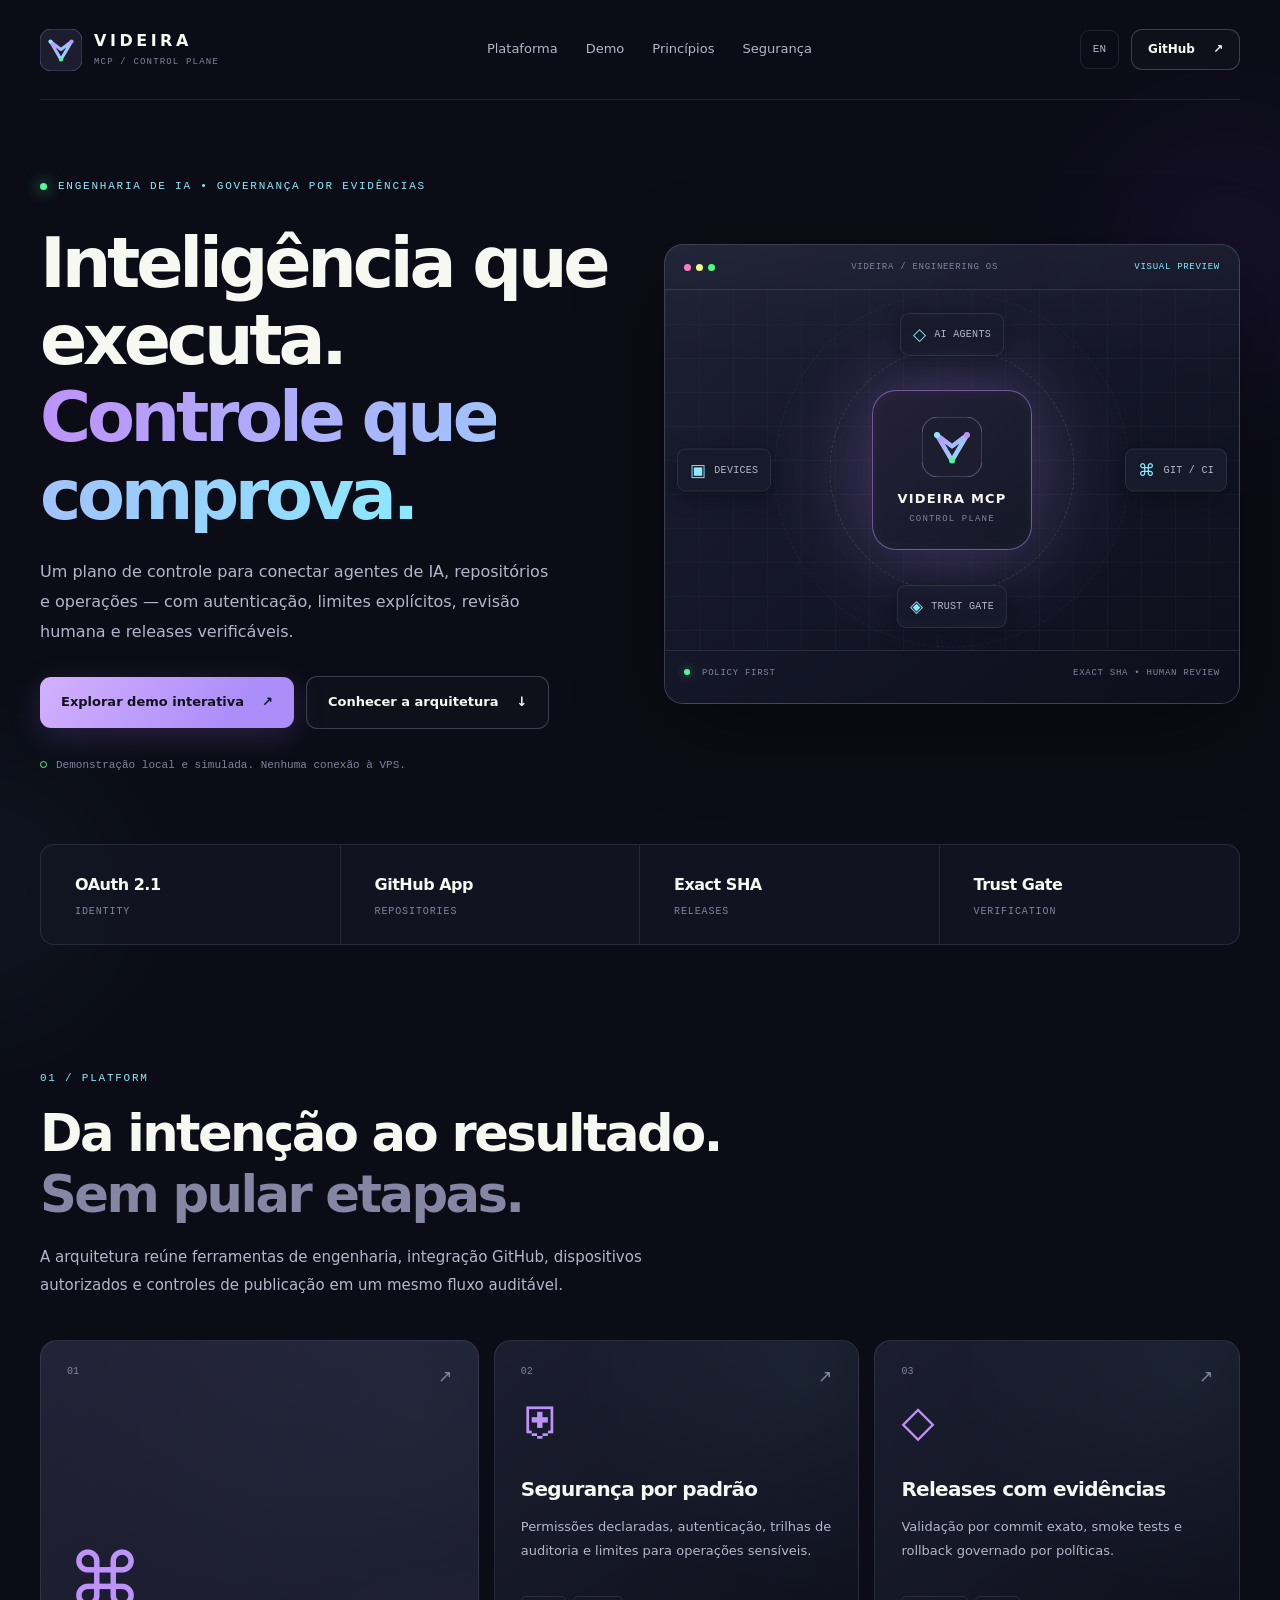
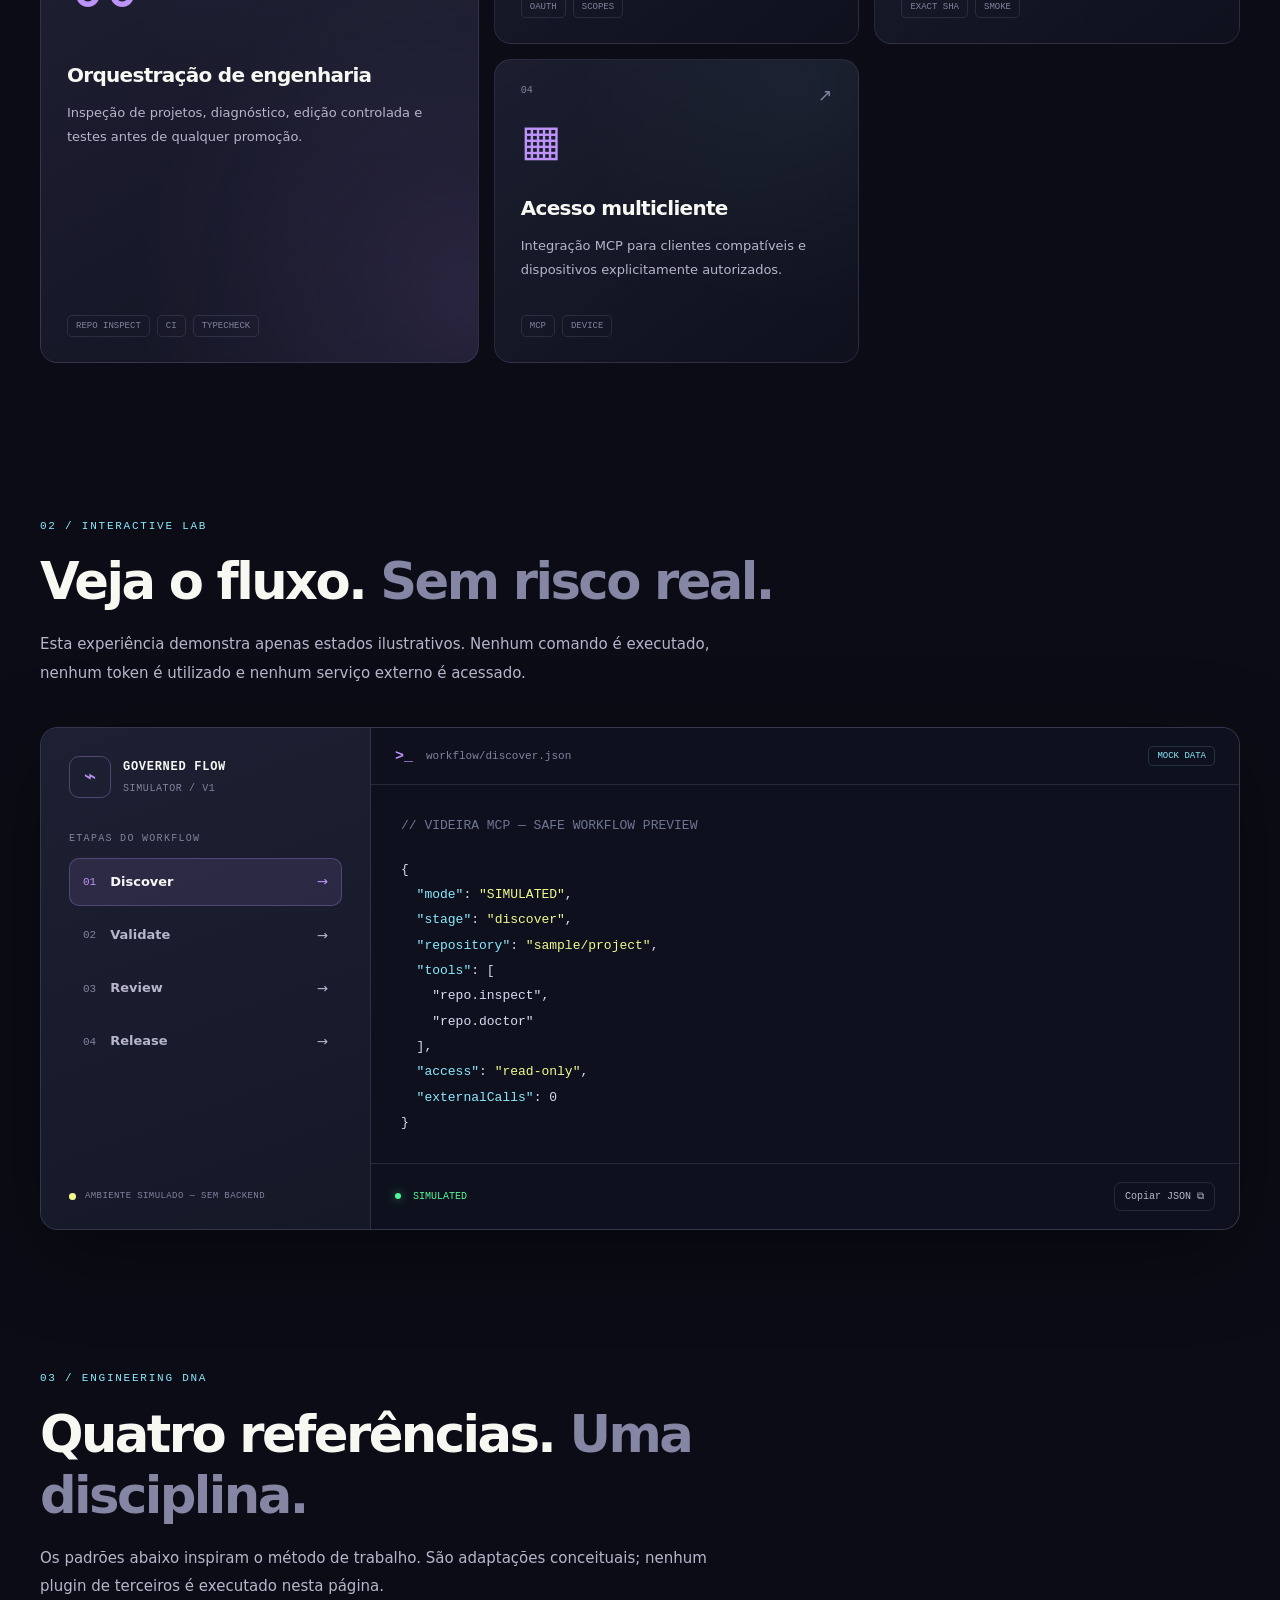
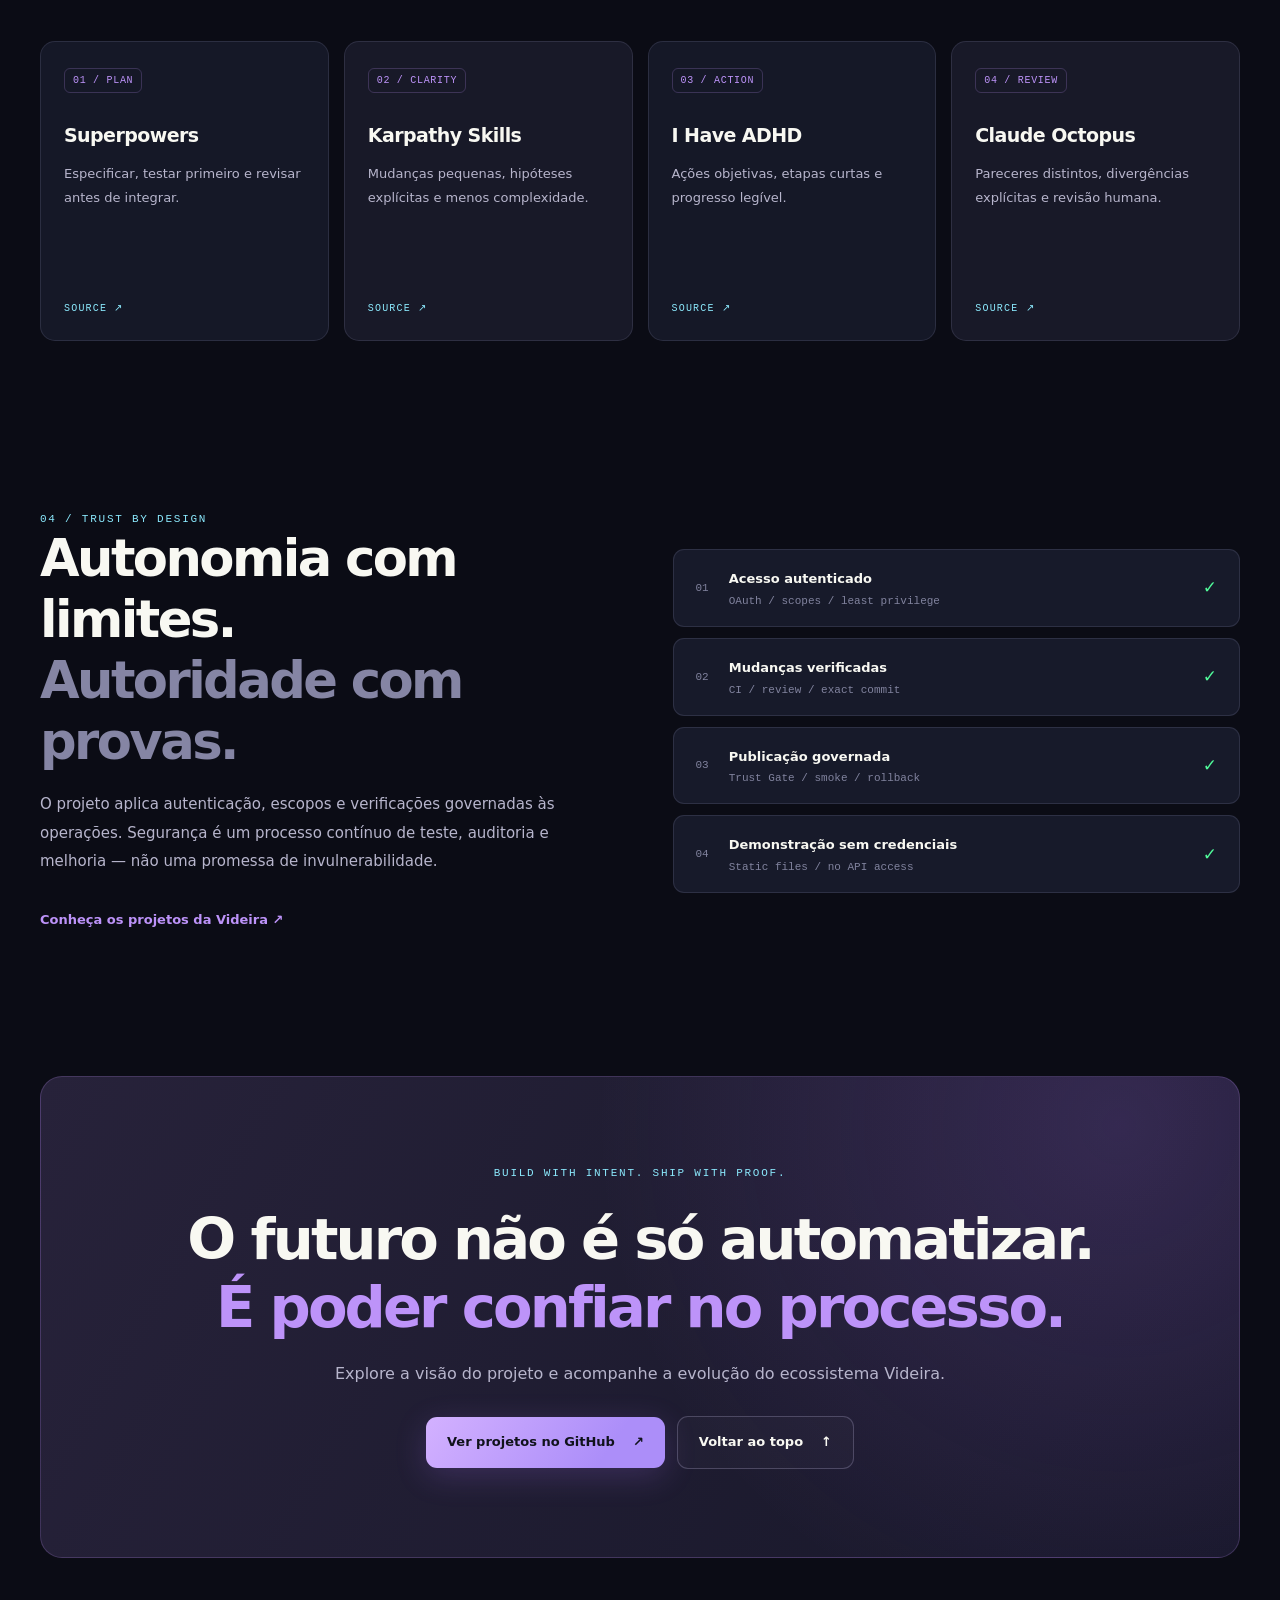
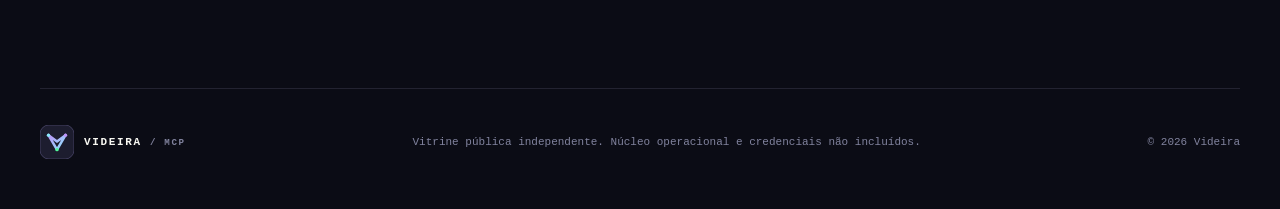
==== docs/index.html @ b5efed9b "feat(showcase): premium static Videira MCP site and safe interactive demo" ====
<!doctype html>
<html lang="pt-BR">
<head>
  <meta charset="utf-8">
  <meta http-equiv="Content-Security-Policy" content="default-src &#39;none&#39;; script-src &#39;self&#39;; style-src &#39;self&#39;; img-src &#39;self&#39; data:; font-src &#39;self&#39;; connect-src &#39;none&#39;; object-src &#39;none&#39;; base-uri &#39;none&#39;; form-action &#39;none&#39;; upgrade-insecure-requests">
  <meta name="viewport" content="width=device-width,initial-scale=1">
  <meta name="theme-color" content="#11111b">
  <meta name="description" content="Videira MCP: plano de controle para agentes de IA, GitHub, repositórios e releases governadas. Explore uma demonstração interativa e segura.">
  <meta property="og:type" content="website">
  <meta property="og:title" content="Videira MCP — Control with Proof">
  <meta property="og:description" content="From intent to verified execution. A secure, governed AI engineering control plane.">
  <meta property="og:image" content="https://videirafo.github.io/videira-mcp-showcase/og-card.svg">
  <meta property="og:url" content="https://videirafo.github.io/videira-mcp-showcase/">
  <meta name="color-scheme" content="dark light">
  <link rel="icon" href="./logo.svg" type="image/svg+xml">
  <link rel="stylesheet" href="./styles.css">
  <title>Videira MCP — Control with Proof</title>
</head>
<body>
  <a class="skip" href="#main">Pular para o conteúdo</a>
  <div class="mesh mesh-a" aria-hidden="true"></div><div class="mesh mesh-b" aria-hidden="true"></div>
  <header class="topbar shell">
    <a class="brand" href="#home" aria-label="Videira MCP — início">
      <img src="./logo.svg" width="42" height="42" alt="">
      <span><strong>VIDEIRA</strong><small>MCP / CONTROL PLANE</small></span>
    </a>
    <nav class="navigation" aria-label="Navegação principal">
      <a href="#platform" data-i18n="nav_platform">Plataforma</a>
      <a href="#demo" data-i18n="nav_demo">Demo</a>
      <a href="#principles" data-i18n="nav_principles">Princípios</a>
      <a href="#security" data-i18n="nav_security">Segurança</a>
    </nav>
    <div class="nav-actions">
      <button id="languageToggle" class="language" aria-label="Change language to English" title="Switch language">EN</button>
      <a class="button button-small button-outline" href="https://github.com/Videirafo" target="_blank" rel="noopener noreferrer">GitHub <span aria-hidden="true">↗</span></a>
    </div>
  </header>
  <main id="main">
    <section id="home" class="hero shell">
      <div class="hero-copy">
        <div class="eyebrow"><span class="pulse-dot"></span><span data-i18n="hero_eyebrow">ENGENHARIA DE IA • GOVERNANÇA POR EVIDÊNCIAS</span></div>
        <h1><span data-i18n="hero_a">Inteligência que executa.</span><br><em data-i18n="hero_b">Controle que comprova.</em></h1>
        <p class="lead" data-i18n="hero_lead">Um plano de controle para conectar agentes de IA, repositórios e operações — com autenticação, limites explícitos, revisão humana e releases verificáveis.</p>
        <div class="hero-actions">
          <a class="button button-primary" href="#demo"><span data-i18n="hero_cta">Explorar demo interativa</span><span aria-hidden="true">↗</span></a>
          <a class="button button-outline" href="#platform"><span data-i18n="hero_secondary">Conhecer a arquitetura</span><span aria-hidden="true">↓</span></a>
        </div>
        <div class="hero-note"><span class="status-indicator"></span><span data-i18n="hero_note">Demonstração local e simulada. Nenhuma conexão à VPS.</span></div>
      </div>
      <div class="hero-visual" aria-label="Representação gráfica ilustrativa do pipeline de governança">
        <div class="visual-top"><span class="window-dots"><i></i><i></i><i></i></span><span>VIDEIRA / ENGINEERING OS</span><span class="visual-build">VISUAL PREVIEW</span></div>
        <div class="visual-grid">
          <div class="orbit orbit-one"></div><div class="orbit orbit-two"></div>
          <div class="central-node"><img src="./logo.svg" width="60" height="60" alt=""><span>VIDEIRA MCP</span><small>CONTROL PLANE</small></div>
          <div class="satellite sat-top"><span class="glyph">◇</span><span>AI AGENTS</span></div>
          <div class="satellite sat-right"><span class="glyph">⌘</span><span>GIT / CI</span></div>
          <div class="satellite sat-bottom"><span class="glyph">◈</span><span>TRUST GATE</span></div>
          <div class="satellite sat-left"><span class="glyph">▣</span><span>DEVICES</span></div>
        </div>
        <div class="visual-bottom"><span><span class="tiny-green"></span> POLICY FIRST</span><span>EXACT SHA • HUMAN REVIEW</span></div>
      </div>
    </section>
    <section class="proofbar shell" aria-label="Pilares técnicos">
      <div><strong>OAuth 2.1</strong><span>IDENTITY</span></div>
      <div><strong>GitHub App</strong><span>REPOSITORIES</span></div>
      <div><strong>Exact SHA</strong><span>RELEASES</span></div>
      <div><strong>Trust Gate</strong><span>VERIFICATION</span></div>
    </section>
    <section id="platform" class="section shell">
      <div class="section-heading"><div class="overline">01 / PLATFORM</div><h2 data-i18n="platform_title">Da intenção ao resultado. <span class="muted">Sem pular etapas.</span></h2><p data-i18n="platform_intro">A arquitetura reúne ferramentas de engenharia, integração GitHub, dispositivos autorizados e controles de publicação em um mesmo fluxo auditável.</p></div>
      <div class="feature-grid">
        <article class="feature feature-large"><div class="feature-mark">01 <span>↗</span></div><div class="feature-icon">⌘</div><h3 data-i18n="feat1">Orquestração de engenharia</h3><p data-i18n="feat1_p">Inspeção de projetos, diagnóstico, edição controlada e testes antes de qualquer promoção.</p><div class="chips"><span>REPO INSPECT</span><span>CI</span><span>TYPECHECK</span></div></article>
        <article class="feature"><div class="feature-mark">02 <span>↗</span></div><div class="feature-icon">⛨</div><h3 data-i18n="feat2">Segurança por padrão</h3><p data-i18n="feat2_p">Permissões declaradas, autenticação, trilhas de auditoria e limites para operações sensíveis.</p><div class="chips"><span>OAUTH</span><span>SCOPES</span></div></article>
        <article class="feature"><div class="feature-mark">03 <span>↗</span></div><div class="feature-icon">◇</div><h3 data-i18n="feat3">Releases com evidências</h3><p data-i18n="feat3_p">Validação por commit exato, smoke tests e rollback governado por políticas.</p><div class="chips"><span>EXACT SHA</span><span>SMOKE</span></div></article>
        <article class="feature"><div class="feature-mark">04 <span>↗</span></div><div class="feature-icon">▦</div><h3 data-i18n="feat4">Acesso multicliente</h3><p data-i18n="feat4_p">Integração MCP para clientes compatíveis e dispositivos explicitamente autorizados.</p><div class="chips"><span>MCP</span><span>DEVICE</span></div></article>
      </div>
    </section>
    <section id="demo" class="section demo-section shell">
      <div class="section-heading"><div class="overline">02 / INTERACTIVE LAB</div><h2 data-i18n="demo_title">Veja o fluxo. <span class="muted">Sem risco real.</span></h2><p data-i18n="demo_intro">Esta experiência demonstra apenas estados ilustrativos. Nenhum comando é executado, nenhum token é utilizado e nenhum serviço externo é acessado.</p></div>
      <div class="demo">
        <div class="demo-sidebar">
          <div class="demo-brand"><span class="terminal-icon">⌁</span><div><strong>GOVERNED FLOW</strong><small>SIMULATOR / V1</small></div></div>
          <div class="demo-label" data-i18n="demo_workflow">ETAPAS DO WORKFLOW</div>
          <div class="step-picker" role="group" aria-label="Escolher etapa simulada">
            <button class="step-button active" data-step="discover" aria-pressed="true"><span>01</span><b data-i18n="step_discover">Discover</b><small>→</small></button>
            <button class="step-button" data-step="validate" aria-pressed="false"><span>02</span><b data-i18n="step_validate">Validate</b><small>→</small></button>
            <button class="step-button" data-step="review" aria-pressed="false"><span>03</span><b data-i18n="step_review">Review</b><small>→</small></button>
            <button class="step-button" data-step="release" aria-pressed="false"><span>04</span><b data-i18n="step_release">Release</b><small>→</small></button>
          </div>
          <div class="simulation-warning"><span class="warning-dot"></span><span data-i18n="sim_notice">AMBIENTE SIMULADO — SEM BACKEND</span></div>
        </div>
        <div class="demo-terminal" aria-live="polite" aria-atomic="true">
          <div class="terminal-header"><span class="label-icon">&gt;_</span><span id="demoFile">workflow/discover.json</span><span class="terminal-badge">MOCK DATA</span></div>
          <div class="terminal-body">
            <div class="comment">// VIDEIRA MCP — SAFE WORKFLOW PREVIEW</div>
            <div class="terminal-json" id="demoOutput"></div>
          </div>
          <div class="terminal-footer"><span id="demoState"><span class="tiny-green"></span> SIMULATED</span><button type="button" id="copyDemo" class="copy-button"><span data-i18n="copy">Copiar JSON</span> <span aria-hidden="true">⧉</span></button></div>
        </div>
      </div>
    </section>
    <section id="principles" class="section shell">
      <div class="section-heading"><div class="overline">03 / ENGINEERING DNA</div><h2 data-i18n="principles_title">Quatro referências. <span class="muted">Uma disciplina.</span></h2><p data-i18n="principles_intro">Os padrões abaixo inspiram o método de trabalho. São adaptações conceituais; nenhum plugin de terceiros é executado nesta página.</p></div>
      <div class="principle-grid">
        <article class="principle"><span class="pill">01 / PLAN</span><h3>Superpowers</h3><p data-i18n="p1">Especificar, testar primeiro e revisar antes de integrar.</p><a href="https://github.com/obra/superpowers" target="_blank" rel="noopener noreferrer">SOURCE ↗</a></article>
        <article class="principle"><span class="pill">02 / CLARITY</span><h3>Karpathy Skills</h3><p data-i18n="p2">Mudanças pequenas, hipóteses explícitas e menos complexidade.</p><a href="https://github.com/multica-ai/andrej-karpathy-skills" target="_blank" rel="noopener noreferrer">SOURCE ↗</a></article>
        <article class="principle"><span class="pill">03 / ACTION</span><h3>I Have ADHD</h3><p data-i18n="p3">Ações objetivas, etapas curtas e progresso legível.</p><a href="https://github.com/ayghri/i-have-adhd" target="_blank" rel="noopener noreferrer">SOURCE ↗</a></article>
        <article class="principle"><span class="pill">04 / REVIEW</span><h3>Claude Octopus</h3><p data-i18n="p4">Pareceres distintos, divergências explícitas e revisão humana.</p><a href="https://github.com/nyldn/claude-octopus" target="_blank" rel="noopener noreferrer">SOURCE ↗</a></article>
      </div>
    </section>
    <section id="security" class="section security-section shell">
      <div class="security-content"><div class="overline">04 / TRUST BY DESIGN</div><h2 data-i18n="security_title">Autonomia com limites.<br><span class="muted">Autoridade com provas.</span></h2><p data-i18n="security_copy">O projeto aplica autenticação, escopos e verificações governadas às operações. Segurança é um processo contínuo de teste, auditoria e melhoria — não uma promessa de invulnerabilidade.</p><a class="text-link" href="https://github.com/Videirafo" target="_blank" rel="noopener noreferrer"><span data-i18n="security_link">Conheça os projetos da Videira</span> ↗</a></div>
      <div class="security-stack"><div class="security-item"><span>01</span><div><strong data-i18n="sec1">Acesso autenticado</strong><small>OAuth / scopes / least privilege</small></div><i>✓</i></div><div class="security-item"><span>02</span><div><strong data-i18n="sec2">Mudanças verificadas</strong><small>CI / review / exact commit</small></div><i>✓</i></div><div class="security-item"><span>03</span><div><strong data-i18n="sec3">Publicação governada</strong><small>Trust Gate / smoke / rollback</small></div><i>✓</i></div><div class="security-item"><span>04</span><div><strong data-i18n="sec4">Demonstração sem credenciais</strong><small>Static files / no API access</small></div><i>✓</i></div></div>
    </section>
    <section class="closing shell"><div class="closing-inner"><div class="overline">BUILD WITH INTENT. SHIP WITH PROOF.</div><h2 data-i18n="closing_title">O futuro não é só automatizar.<br><span>É poder confiar no processo.</span></h2><p data-i18n="closing_p">Explore a visão do projeto e acompanhe a evolução do ecossistema Videira.</p><div class="hero-actions"><a class="button button-primary" href="https://github.com/Videirafo" target="_blank" rel="noopener noreferrer"><span data-i18n="closing_cta">Ver projetos no GitHub</span> ↗</a><a class="button button-outline" href="#home"><span data-i18n="closing_top">Voltar ao topo</span> ↑</a></div></div></section>
  </main>
  <footer class="footer shell"><div class="footer-brand"><img src="./logo.svg" width="34" height="34" alt=""><span>VIDEIRA <small>/ MCP</small></span></div><p data-i18n="footer_note">Vitrine pública independente. Núcleo operacional e credenciais não incluídos.</p><span>© <span id="year">2026</span> Videira</span></footer>
  <script src="./app.js" defer></script>
</body>
</html>
---- docs/styles.css ----
:root{color-scheme:dark;--bg:#0b0c15;--surface:#121522;--surface-2:#191c2c;--line:rgba(195,193,238,.13);--ink:#f8f8f2;--sub:#b7b5cc;--quiet:#81839e;--purple:#bd93f9;--cyan:#8be9fd;--green:#50fa9a;--rose:#ff79c6;--shadow:0 24px 90px rgba(0,0,0,.33);font-family:Inter,system-ui,-apple-system,Segoe UI,sans-serif;font-synthesis:none}
*{box-sizing:border-box}
html{scroll-behavior:smooth;scroll-padding-top:88px}
body{margin:0;background:var(--bg);color:var(--ink);min-width:320px;overflow-x:hidden;line-height:1.6}
a{color:inherit;text-decoration:none}
button{font:inherit;cursor:pointer}
img{max-width:100%;display:block}
a:focus-visible,button:focus-visible{outline:3px solid var(--cyan);outline-offset:4px}
::selection{background:rgba(189,147,249,.44);color:#fff}
.shell{width:min(1200px,calc(100% - 64px));margin-inline:auto;position:relative;z-index:1}
.skip{position:absolute;left:12px;top:-100px;background:#fff;color:#111;padding:10px;z-index:1000}.skip:focus{top:12px}
.mesh{position:absolute;pointer-events:none;filter:blur(70px);opacity:.46;z-index:0;border-radius:100%;width:380px;height:380px}
.mesh-a{top:65px;right:-140px;background:radial-gradient(circle,rgba(129,59,240,.31),transparent 70%)}
.mesh-b{top:700px;left:-210px;background:radial-gradient(circle,rgba(69,228,241,.16),transparent 70%)}
.topbar{height:100px;display:flex;align-items:center;justify-content:space-between;gap:24px;border-bottom:1px solid var(--line)}
.brand{display:flex;align-items:center;gap:12px;flex:0 0 auto}.brand>span{display:flex;flex-direction:column;line-height:1.15}.brand strong{font-size:16px;letter-spacing:.22em;font-weight:900}.brand small{font-family:'DM Mono',monospace;color:var(--quiet);font-size:9px;letter-spacing:.13em;margin-top:7px}
.navigation{display:flex;gap:28px;align-items:center}.navigation a{font-size:13px;color:var(--sub);transition:color .2s}.navigation a:hover,.text-link:hover{color:var(--purple)}
.nav-actions{display:flex;align-items:center;gap:12px}.language{border:1px solid var(--line);background:transparent;color:var(--sub);border-radius:9px;padding:10px 12px;font-family:'DM Mono',monospace;font-size:11px;font-weight:500}
.button{display:inline-flex;align-items:center;justify-content:center;gap:18px;padding:15px 21px;border-radius:11px;font-size:13px;font-weight:700;transition:transform .2s,border-color .2s,box-shadow .2s;white-space:nowrap;min-height:48px}
.button:hover{transform:translateY(-2px)}.button-small{padding:10px 16px;min-height:40px;font-size:12px}
.button-primary{color:#10121b;background:linear-gradient(125deg,#d3b1ff,#ac8ef9 75%);box-shadow:0 8px 32px rgba(170,113,250,.2)}
.button-primary:hover{box-shadow:0 12px 42px rgba(170,113,250,.4)}
.button-outline{border:1px solid rgba(198,191,232,.25);background:rgba(255,255,255,.018);color:var(--ink)}
.button-outline:hover{border-color:var(--purple)}
.hero{display:grid;grid-template-columns:1fr 1fr;gap:48px;align-items:center;min-height:655px;padding-block:78px 88px}
.hero-copy{max-width:610px}
.eyebrow,.overline{font-family:'DM Mono',monospace;letter-spacing:.16em;font-size:11px;font-weight:500;color:var(--cyan)}
.eyebrow{display:flex;align-items:center;gap:11px}.pulse-dot{width:7px;height:7px;background:var(--green);border-radius:100%;box-shadow:0 0 15px var(--green)}
h1,h2,h3,p{margin-top:0}h1{font-size:clamp(48px,5.45vw,79px);line-height:1.11;letter-spacing:-.061em;font-weight:800;margin:28px 0 24px}h1 em{font-style:normal;background:linear-gradient(95deg,var(--purple),var(--cyan));background-clip:text;-webkit-text-fill-color:transparent}
.lead{font-size:16px;line-height:1.85;color:var(--sub);max-width:510px}
.hero-actions{display:flex;align-items:center;gap:12px;flex-wrap:wrap;margin-top:30px}
.hero-note{color:var(--quiet);font:11px 'DM Mono',monospace;display:flex;gap:9px;align-items:center;margin-top:30px}.status-indicator{height:7px;width:7px;border:1px solid var(--green);border-radius:100%}
.hero-visual{border:1px solid rgba(213,202,248,.22);border-radius:19px;background:linear-gradient(145deg,rgba(31,34,55,.9),rgba(13,15,28,.97));box-shadow:var(--shadow);overflow:hidden;position:relative;min-height:460px}
.hero-visual:before,.hero-visual:after{content:"";position:absolute;inset:0;pointer-events:none}.hero-visual:before{background:radial-gradient(circle at 50% 50%,rgba(189,147,249,.14),transparent 50%)}.hero-visual:after{background:linear-gradient(180deg,rgba(255,255,255,.025),transparent 25%)}
.visual-top,.visual-bottom{padding:17px 19px;display:flex;align-items:center;justify-content:space-between;font:9px 'DM Mono',monospace;letter-spacing:.08em;color:var(--quiet);position:relative;z-index:2}.visual-top{border-bottom:1px solid var(--line)}.visual-bottom{border-top:1px solid var(--line)}
.window-dots{display:flex;gap:5px}.window-dots i{width:7px;height:7px;border-radius:100%;background:#ff79c6}.window-dots i:nth-child(2){background:#f1fa8c}.window-dots i:nth-child(3){background:#50fa7b}.visual-build{color:var(--cyan)}
.visual-grid{height:360px;position:relative;display:grid;place-items:center;isolation:isolate;background-image:linear-gradient(rgba(255,255,255,.025) 1px,transparent 1px),linear-gradient(90deg,rgba(255,255,255,.025) 1px,transparent 1px);background-size:34px 34px}
.orbit{position:absolute;border:1px dashed rgba(157,164,212,.19);border-radius:100%;aspect-ratio:1;left:50%;top:50%;transform:translate(-50%,-50%)}.orbit-one{width:245px}.orbit-two{width:355px;border-color:rgba(157,164,212,.075)}
.central-node{position:relative;z-index:3;display:flex;flex-direction:column;align-items:center;justify-content:center;gap:4px;width:160px;height:160px;border-radius:24px;border:1px solid rgba(187,147,255,.52);background:linear-gradient(140deg,#252039,#141826);box-shadow:0 0 75px rgba(177,128,243,.18),inset 0 1px 15px rgba(255,255,255,.045);font-size:13px;letter-spacing:.09em;font-weight:800}.central-node small{font:9px 'DM Mono',monospace;color:var(--quiet)}.central-node img{margin-bottom:8px}
.satellite{position:absolute;z-index:2;display:flex;align-items:center;gap:8px;border:1px solid var(--line);padding:10px 12px;border-radius:9px;background:#171a2a;box-shadow:0 5px 20px #05060b77;font:10px 'DM Mono',monospace;letter-spacing:.03em;color:var(--sub)}.glyph{font-size:17px;color:var(--cyan)}.sat-top{top:23px;left:50%;transform:translateX(-50%)}.sat-bottom{bottom:22px;left:50%;transform:translateX(-50%)}.sat-left{top:50%;left:12px;transform:translateY(-50%)}.sat-right{top:50%;right:12px;transform:translateY(-50%)}
.tiny-green{display:inline-block;width:6px;height:6px;border-radius:100%;background:var(--green);box-shadow:0 0 9px rgba(80,250,154,.52);margin-right:6px}
.proofbar{display:grid;grid-template-columns:repeat(4,1fr);border:1px solid var(--line);border-radius:14px;background:rgba(19,22,36,.8);margin-top:-15px}
.proofbar>div{display:flex;align-items:flex-start;flex-direction:column;padding:27px 34px;border-right:1px solid var(--line)}.proofbar>div:last-child{border:0}
.proofbar strong{font-size:16px;letter-spacing:-.03em}.proofbar span{font:10px 'DM Mono',monospace;letter-spacing:.09em;color:var(--quiet);margin-top:8px}
.section{padding-block:125px 15px}.section-heading{max-width:810px;margin-bottom:40px}.section-heading .overline{margin-bottom:16px}
h2{font-size:clamp(32px,4vw,54px);letter-spacing:-.05em;line-height:1.19;font-weight:800;margin-bottom:18px}.muted{color:#8585a4}
.section-heading p,.security-content>p{max-width:690px;color:var(--sub);line-height:1.9;font-size:15px}
.feature-grid{display:grid;grid-template-columns:1.2fr 1fr 1fr;gap:15px}.feature{position:relative;min-height:290px;display:flex;flex-direction:column;border:1px solid var(--line);border-radius:17px;padding:25px 26px;background:linear-gradient(145deg,rgba(32,34,54,.82),rgba(16,18,30,.85));overflow:hidden}
.feature:before{content:"";position:absolute;inset:0;background:radial-gradient(circle at 85% 10%,rgba(139,233,253,.045),transparent 55%);pointer-events:none}.feature-large{grid-row:span 2;min-height:595px;background:radial-gradient(circle at 100% 90%,rgba(189,147,249,.13),transparent 48%),linear-gradient(150deg,#232238,#111321)}
.feature-mark{font:10px 'DM Mono',monospace;color:var(--quiet);display:flex;justify-content:space-between}.feature-mark span{font-size:17px}
.feature-icon{color:var(--purple);font-size:43px;margin:auto 0 17px}.feature-large .feature-icon{font-size:76px}
.feature h3{font-size:20px;letter-spacing:-.035em;margin:0 0 10px}.feature p{font-size:13px;line-height:1.85;color:var(--sub)}.chips{display:flex;gap:7px;flex-wrap:wrap;margin-top:auto;padding-top:20px}.chips span{font:9px 'DM Mono',monospace;border:1px solid var(--line);padding:5px 8px;border-radius:5px;color:var(--quiet)}
.demo-section{padding-top:140px}.demo{display:grid;grid-template-columns:330px minmax(0,1fr);border:1px solid rgba(177,178,226,.21);border-radius:18px;overflow:hidden;background:#121523;box-shadow:var(--shadow);min-height:460px}
.demo-sidebar{padding:28px;background:linear-gradient(160deg,#1d2032,#151827);border-right:1px solid var(--line);display:flex;flex-direction:column}.demo-brand{display:flex;gap:12px;align-items:center}.terminal-icon{width:42px;height:42px;display:grid;place-items:center;border:1px solid rgba(189,147,249,.32);border-radius:10px;color:var(--purple);font-size:21px}
.demo-brand strong,.demo-brand small{display:block;font-family:'DM Mono',monospace;letter-spacing:.06em}.demo-brand strong{font-size:12px}.demo-brand small{color:var(--quiet);font-size:10px;margin-top:4px}.demo-label{font:10px 'DM Mono',monospace;color:var(--quiet);margin:35px 0 14px;letter-spacing:.13em}
.step-picker{display:flex;flex-direction:column;gap:6px}.step-button{width:100%;display:flex;gap:14px;align-items:center;text-align:left;border:1px solid transparent;border-radius:10px;background:transparent;color:var(--sub);padding:12px 13px}.step-button span{font:11px 'DM Mono',monospace;color:var(--quiet)}.step-button b{font-size:13px;font-weight:600}.step-button small{margin-left:auto}.step-button.active{background:rgba(189,147,249,.11);border-color:rgba(189,147,249,.27);color:var(--ink)}.step-button.active span,.step-button.active small{color:var(--purple)}.step-button:hover{background:rgba(189,147,249,.08)}
.simulation-warning{margin-top:auto;padding-top:32px;display:flex;align-items:center;gap:9px;font:9px 'DM Mono',monospace;letter-spacing:.045em;color:var(--quiet)}.warning-dot{height:7px;width:7px;border-radius:100%;background:#f1fa8c}
.demo-terminal{min-width:0;display:flex;flex-direction:column;background:#0e111d}.terminal-header,.terminal-footer{display:flex;align-items:center;gap:13px;padding:18px 24px;border-bottom:1px solid var(--line);font:11px 'DM Mono',monospace;color:var(--quiet)}.label-icon{color:var(--purple);font-weight:700;font-size:15px}.terminal-badge{margin-left:auto;font-size:9px;color:var(--cyan);border:1px solid rgba(139,233,253,.16);padding:4px 8px;border-radius:5px}
.terminal-body{flex:1;padding:28px 30px;font:13px/1.95 'DM Mono',monospace;overflow-x:auto;min-height:280px}.comment{color:#6f7594;margin-bottom:18px}.terminal-json{white-space:pre;overflow:auto;tab-size:2;color:#d8dcf2}.json-key{color:var(--cyan)}.json-str{color:#f1fa8c}.json-bool{color:#bd93f9}.json-comment{color:#62718e}
.terminal-footer{border-top:1px solid var(--line);border-bottom:none;justify-content:space-between}.terminal-footer>span{color:var(--green);font:10px 'DM Mono',monospace}.copy-button{background:transparent;border:1px solid var(--line);border-radius:7px;color:var(--sub);font:10px 'DM Mono',monospace;padding:8px 10px}.copy-button:hover{border-color:var(--cyan);color:var(--cyan)}
.principle-grid{display:grid;grid-template-columns:repeat(4,1fr);gap:15px}.principle{display:flex;flex-direction:column;gap:12px;padding:26px 23px;min-height:300px;border:1px solid var(--line);border-radius:15px;background:#151827}.principle:nth-child(even){background:#181928}.pill{align-self:flex-start;border-radius:6px;border:1px solid rgba(189,147,249,.22);color:var(--purple);font:10px 'DM Mono',monospace;letter-spacing:.07em;padding:6px 8px}.principle h3{font-size:19px;letter-spacing:-.03em;margin:15px 0 0}.principle p{color:var(--sub);font-size:13px;line-height:1.8}.principle a{margin-top:auto;align-self:flex-start;color:var(--cyan);font:10px 'DM Mono',monospace;letter-spacing:.12em}.principle a:hover{text-decoration:underline}
.security-section{display:grid;grid-template-columns:1fr 1fr;align-items:center;gap:65px;padding-top:155px;padding-bottom:145px}.security-content>p{margin-bottom:30px}.text-link{font-size:13px;font-weight:700;color:var(--purple)}
.security-stack{display:flex;flex-direction:column;gap:11px}.security-item{display:flex;align-items:center;gap:20px;background:#171a2a;border:1px solid var(--line);padding:19px 22px;border-radius:11px}.security-item>span{font:11px 'DM Mono',monospace;color:var(--quiet)}.security-item>div{display:flex;flex-direction:column}.security-item strong{font-size:13px}.security-item small{color:var(--quiet);font:11px 'DM Mono',monospace;margin-top:5px}.security-item i{margin-left:auto;font-size:17px;color:var(--green);font-style:normal}
.closing{padding-bottom:130px}.closing-inner{padding:88px 65px;border-radius:22px;border:1px solid rgba(197,151,255,.2);background:radial-gradient(circle at 90% 10%,rgba(170,112,242,.18),transparent 45%),linear-gradient(120deg,#27223a,#171729);text-align:center}.closing h2{font-size:clamp(32px,4.5vw,58px);margin-top:23px}.closing h2 span{color:var(--purple)}.closing p{color:var(--sub)}.closing .hero-actions{justify-content:center}
.footer{border-top:1px solid var(--line);display:flex;align-items:center;justify-content:space-between;gap:22px;padding-block:36px 50px;color:var(--quiet);font:11px 'DM Mono',monospace}.footer-brand{display:flex;align-items:center;gap:10px;color:var(--ink);font-weight:700;letter-spacing:.15em}.footer-brand small{color:var(--quiet)}.footer p{margin:0}
@media(max-width:1060px){.shell{width:min(100% - 42px,1200px)}.hero{gap:22px}.hero-visual{min-height:440px}.feature-grid{grid-template-columns:1fr 1fr}.feature-large{grid-row:span 2}.feature:last-child{grid-column:2}.principle-grid{grid-template-columns:repeat(2,1fr)}.navigation{gap:14px}}
@media(max-width:780px){.topbar{height:80px}.navigation{display:none}.hero{grid-template-columns:1fr;padding-top:70px;gap:42px}.hero-copy{max-width:700px}.hero-visual{max-width:600px;width:100%;justify-self:center}.proofbar{grid-template-columns:repeat(2,1fr);margin-top:15px}.proofbar>div:nth-child(2){border-right:0}.proofbar>div:nth-child(-n+2){border-bottom:1px solid var(--line)}.section{padding-top:90px}.demo{grid-template-columns:1fr}.demo-sidebar{border-right:0;border-bottom:1px solid var(--line)}.step-picker{display:grid;grid-template-columns:1fr 1fr}.simulation-warning{margin-top:18px;padding-top:8px}.security-section{grid-template-columns:1fr;gap:28px}.closing-inner{padding:55px 25px}.footer{flex-wrap:wrap}}
@media(max-width:560px){.shell{width:calc(100% - 32px)}.topbar{gap:8px}.brand strong{font-size:12px}.brand small{font-size:8px}.brand img{width:35px;height:35px}.nav-actions{gap:6px}.nav-actions .button{padding:8px 10px;font-size:11px}.language{padding:9px}.hero{padding-top:55px;min-height:initial}.hero h1{font-size:clamp(40px,10.5vw,63px)}.lead{font-size:14px}.hero-actions .button{width:100%;justify-content:space-between}.hero-visual{min-height:370px}.visual-grid{height:285px}.orbit-one{width:198px}.orbit-two{width:290px}.central-node{width:132px;height:132px;font-size:11px}.central-node img{width:48px}.satellite{font-size:8px;padding:7px}.sat-left{left:5px}.sat-right{right:5px}.visual-top,.visual-bottom{font-size:8px}.visual-build{display:none}.proofbar>div{padding:21px 16px}.proofbar strong{font-size:14px}.feature-grid,.principle-grid{grid-template-columns:1fr}.feature,.feature-large{min-height:285px;grid-row:auto}.feature:last-child{grid-column:auto}.feature-large .feature-icon{font-size:48px}.demo-sidebar{padding:23px}.terminal-body{padding:20px 15px;font-size:10px}.terminal-header,.terminal-footer{padding-inline:15px}.step-picker{gap:6px}.step-button{padding:10px 8px;gap:7px}.step-button b{font-size:12px}.security-section{padding-bottom:100px}.closing{padding-bottom:80px}.closing-inner{padding:45px 18px}.footer{align-items:flex-start;flex-direction:column}}
@media(prefers-reduced-motion:reduce){html{scroll-behavior:auto}*,*:before,*:after{transition:none!important;animation:none!important}}
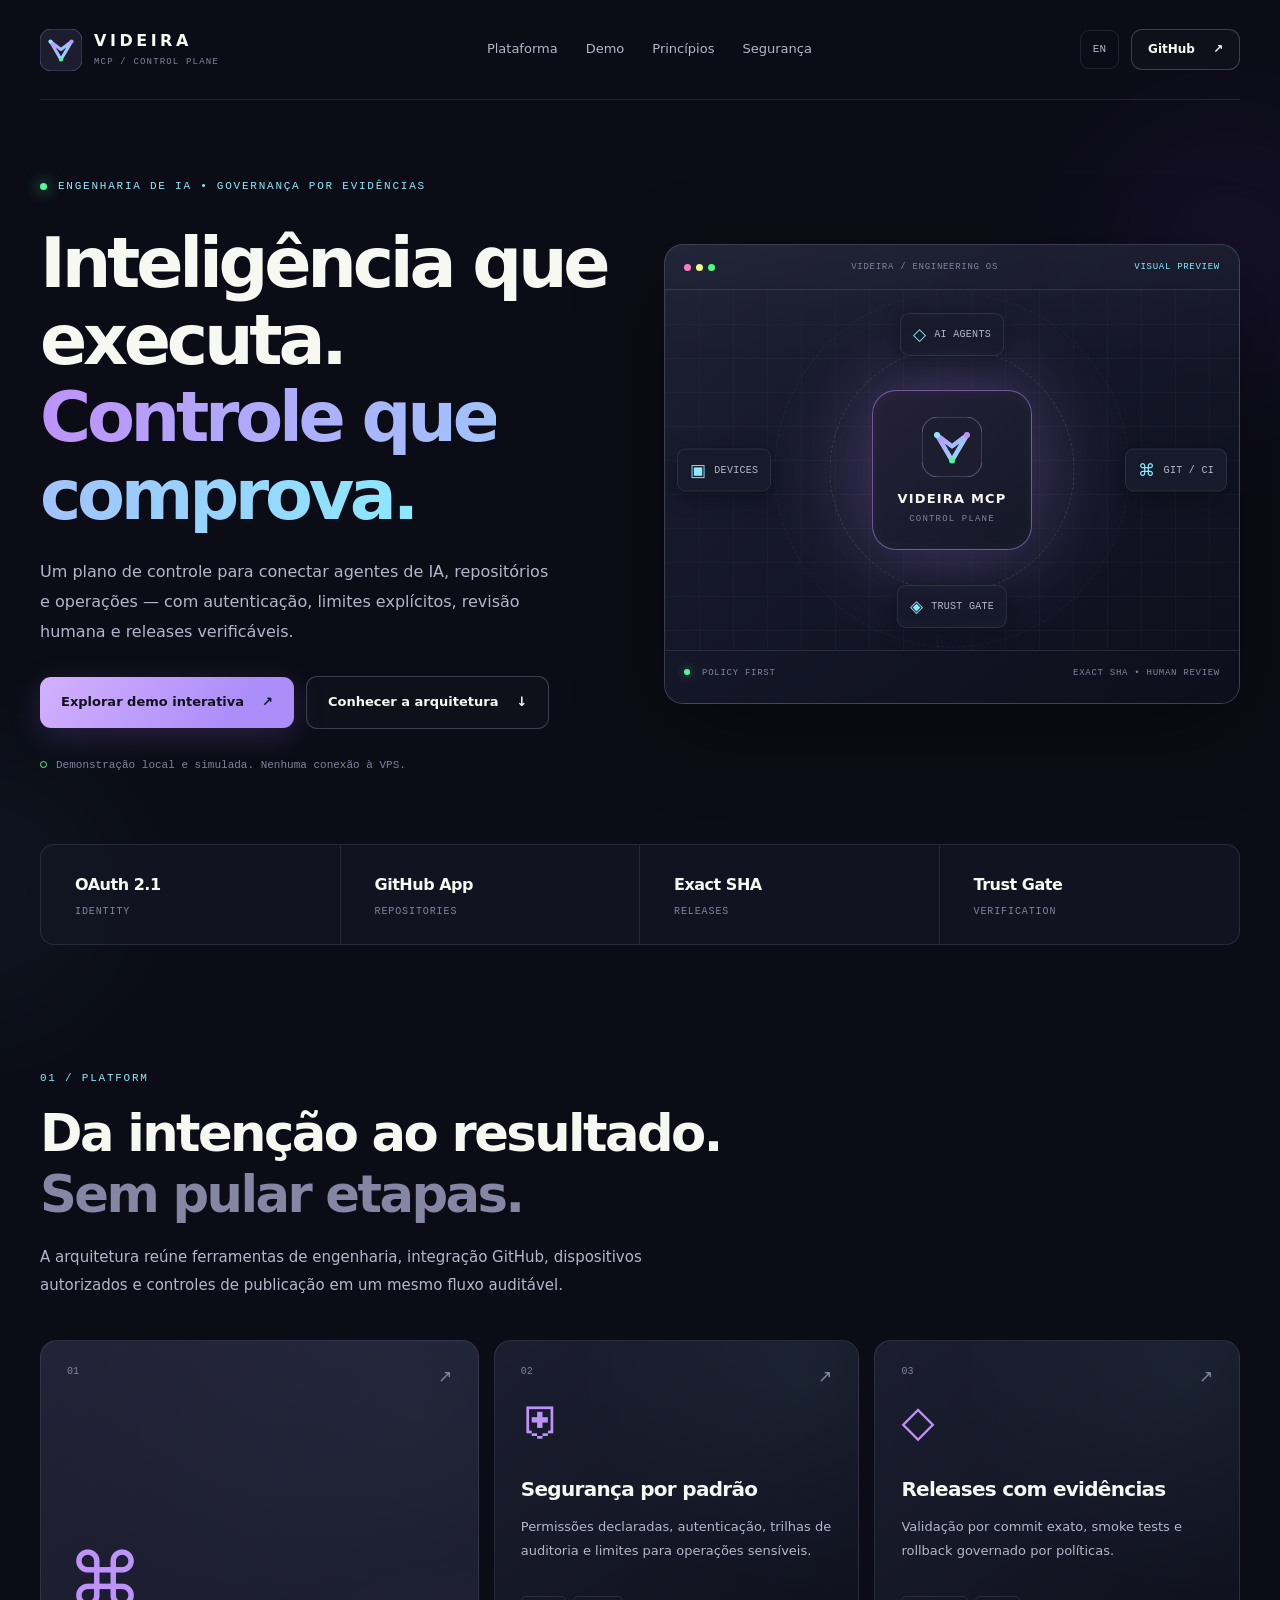
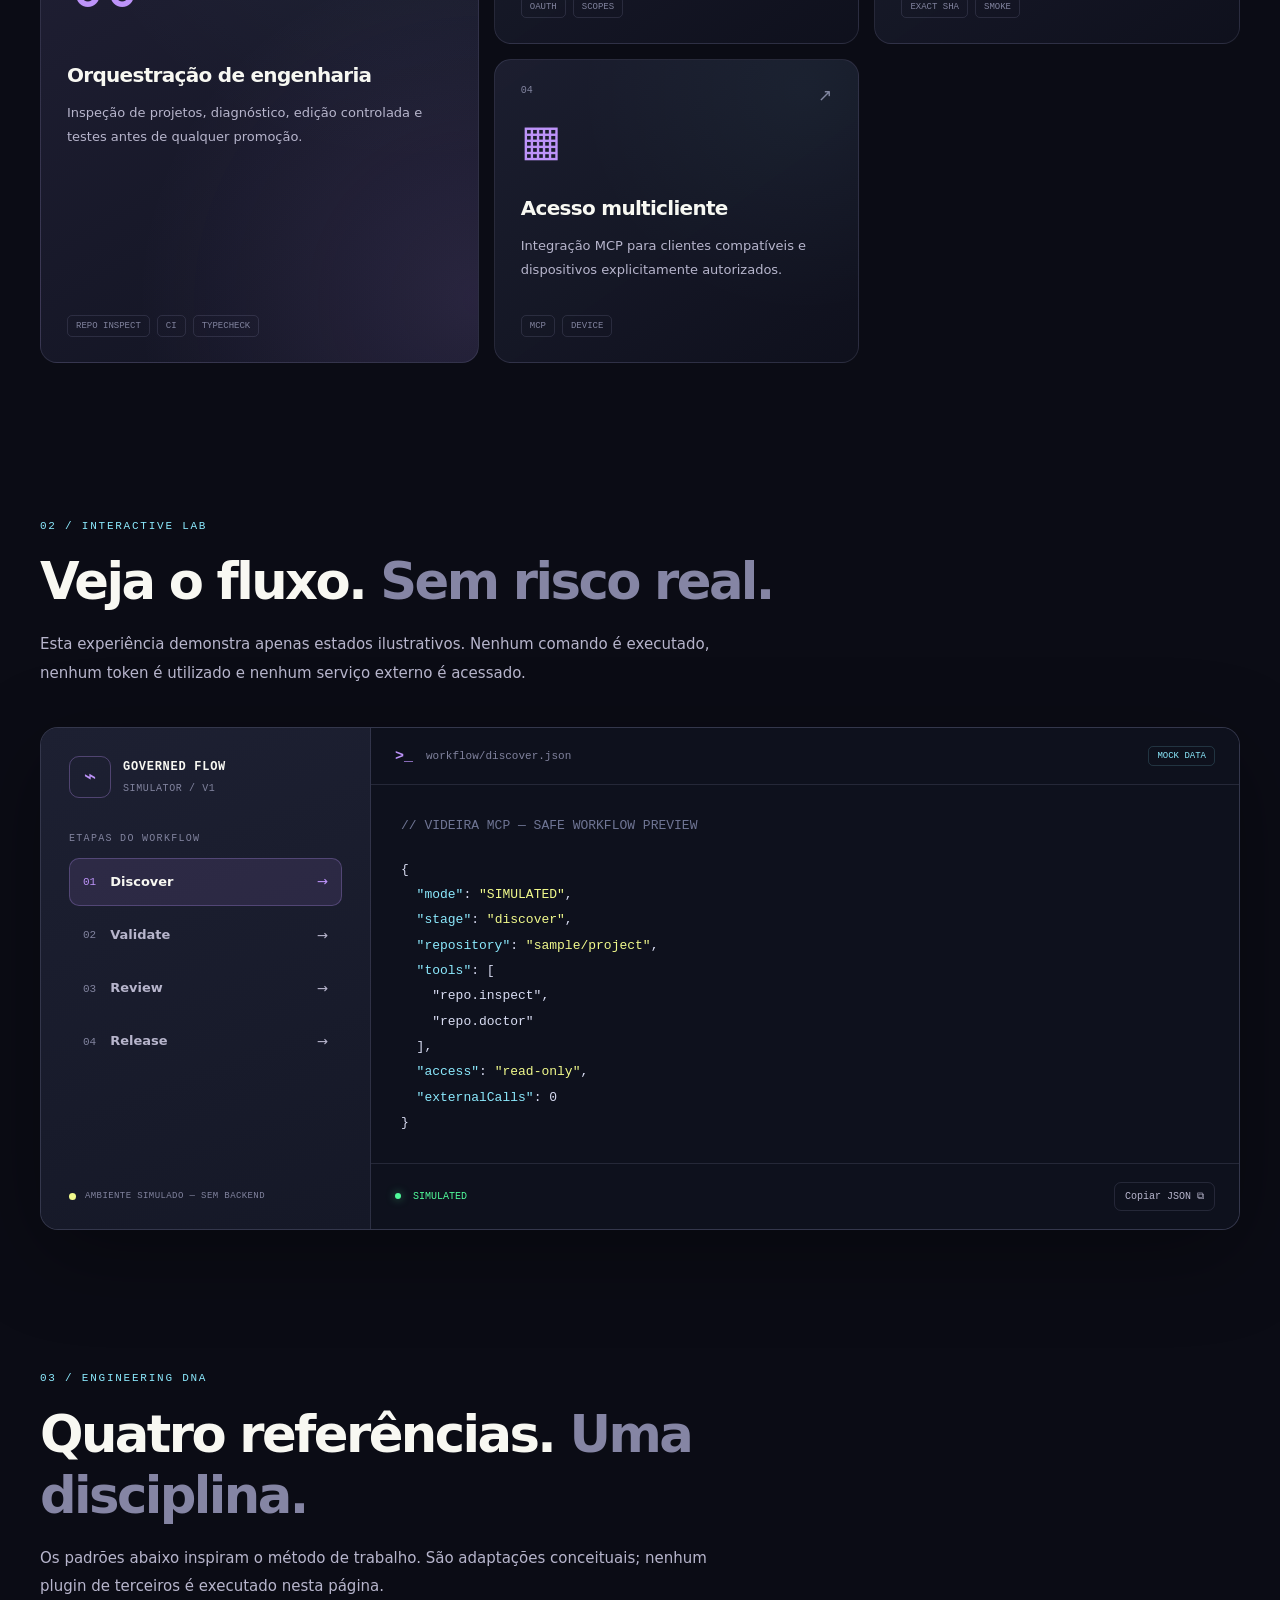
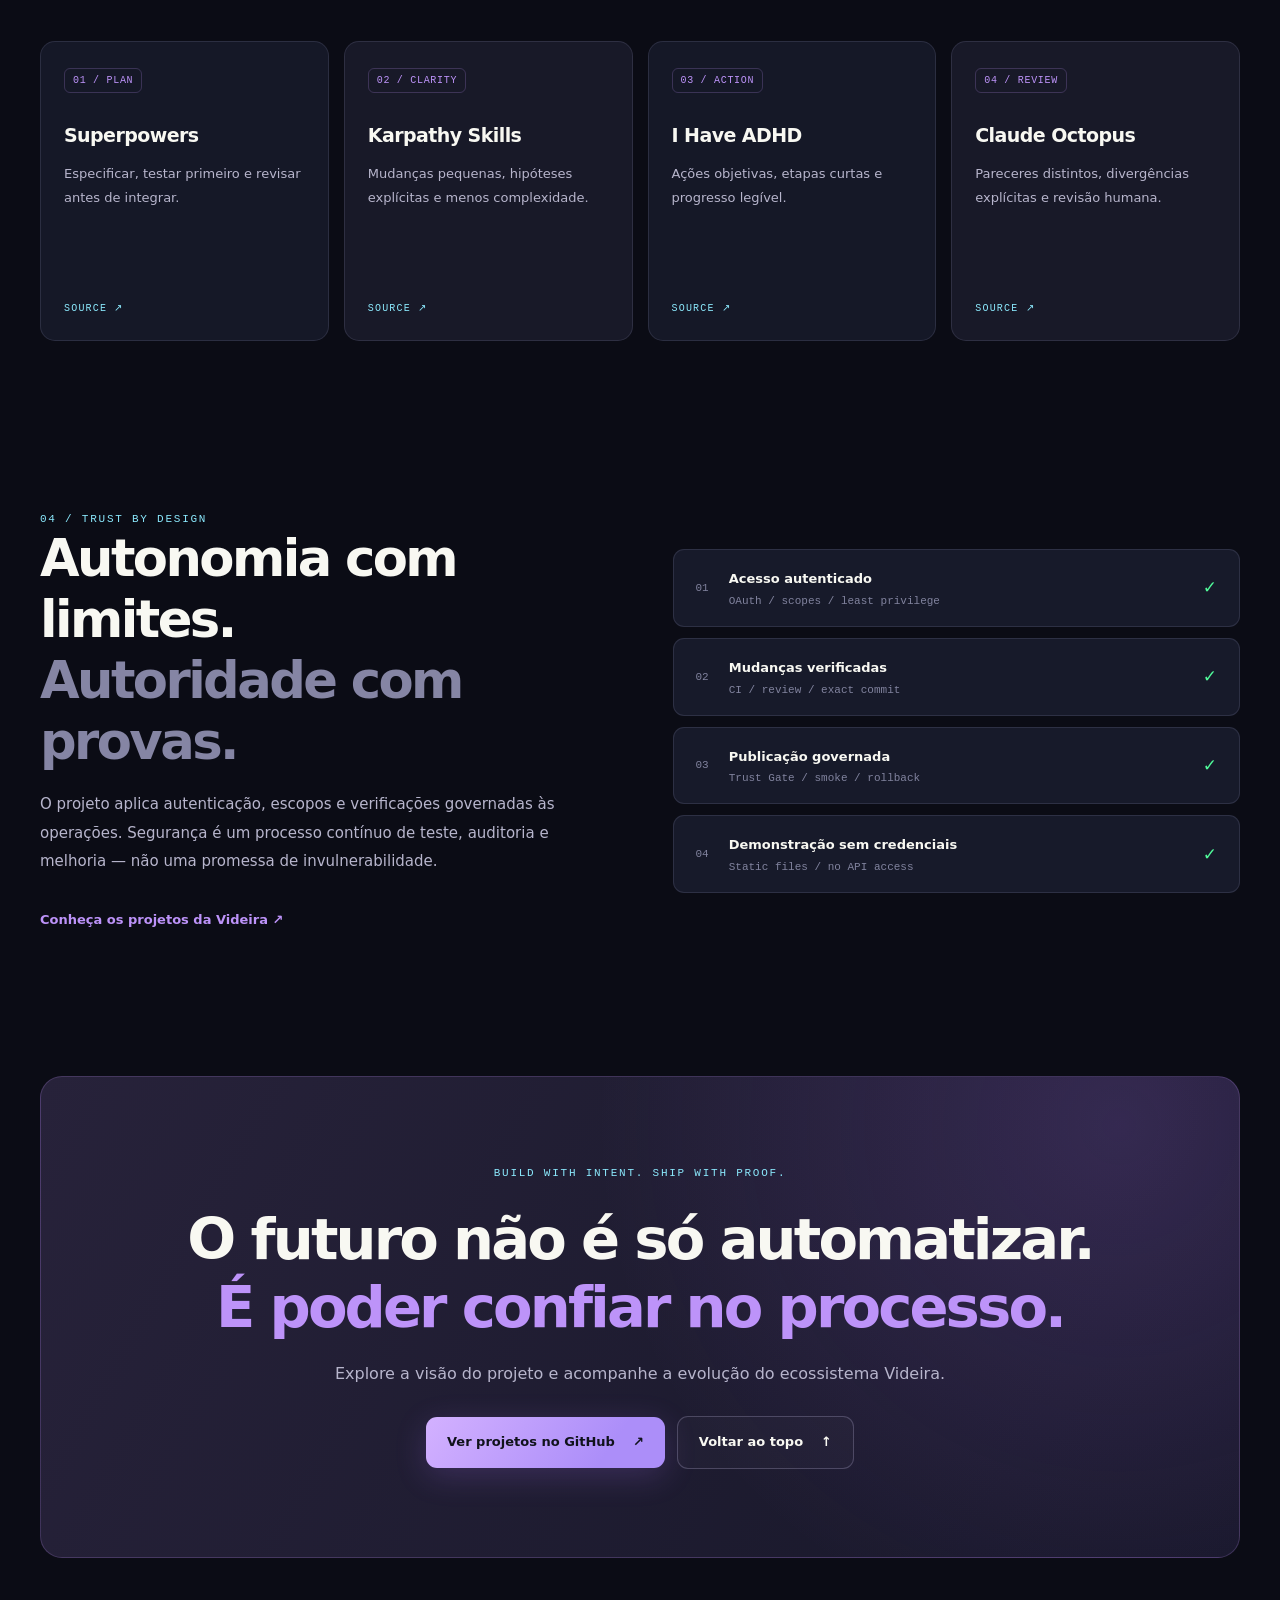
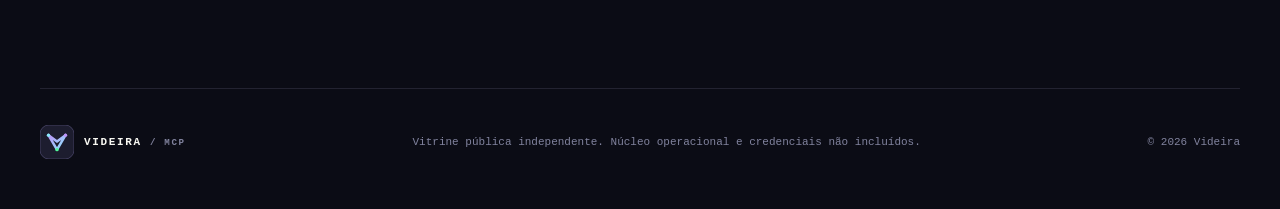
==== commit 646b75ab: "style(showcase): preserve highlighted typography across language changes" ====
--- a/docs/index.html
+++ b/docs/index.html
@@ -67,7 +67,7 @@
       <div><strong>Trust Gate</strong><span>VERIFICATION</span></div>
     </section>
     <section id="platform" class="section shell">
-      <div class="section-heading"><div class="overline">01 / PLATFORM</div><h2 data-i18n="platform_title">Da intenção ao resultado. <span class="muted">Sem pular etapas.</span></h2><p data-i18n="platform_intro">A arquitetura reúne ferramentas de engenharia, integração GitHub, dispositivos autorizados e controles de publicação em um mesmo fluxo auditável.</p></div>
+      <div class="section-heading"><div class="overline">01 / PLATFORM</div><h2><span data-i18n="platform_title_a">Da intenção ao resultado.</span> <span class="muted" data-i18n="platform_title_b">Sem pular etapas.</span></h2><p data-i18n="platform_intro">A arquitetura reúne ferramentas de engenharia, integração GitHub, dispositivos autorizados e controles de publicação em um mesmo fluxo auditável.</p></div>
       <div class="feature-grid">
         <article class="feature feature-large"><div class="feature-mark">01 <span>↗</span></div><div class="feature-icon">⌘</div><h3 data-i18n="feat1">Orquestração de engenharia</h3><p data-i18n="feat1_p">Inspeção de projetos, diagnóstico, edição controlada e testes antes de qualquer promoção.</p><div class="chips"><span>REPO INSPECT</span><span>CI</span><span>TYPECHECK</span></div></article>
         <article class="feature"><div class="feature-mark">02 <span>↗</span></div><div class="feature-icon">⛨</div><h3 data-i18n="feat2">Segurança por padrão</h3><p data-i18n="feat2_p">Permissões declaradas, autenticação, trilhas de auditoria e limites para operações sensíveis.</p><div class="chips"><span>OAUTH</span><span>SCOPES</span></div></article>
@@ -76,7 +76,7 @@
       </div>
     </section>
     <section id="demo" class="section demo-section shell">
-      <div class="section-heading"><div class="overline">02 / INTERACTIVE LAB</div><h2 data-i18n="demo_title">Veja o fluxo. <span class="muted">Sem risco real.</span></h2><p data-i18n="demo_intro">Esta experiência demonstra apenas estados ilustrativos. Nenhum comando é executado, nenhum token é utilizado e nenhum serviço externo é acessado.</p></div>
+      <div class="section-heading"><div class="overline">02 / INTERACTIVE LAB</div><h2><span data-i18n="demo_title_a">Veja o fluxo.</span> <span class="muted" data-i18n="demo_title_b">Sem risco real.</span></h2><p data-i18n="demo_intro">Esta experiência demonstra apenas estados ilustrativos. Nenhum comando é executado, nenhum token é utilizado e nenhum serviço externo é acessado.</p></div>
       <div class="demo">
         <div class="demo-sidebar">
           <div class="demo-brand"><span class="terminal-icon">⌁</span><div><strong>GOVERNED FLOW</strong><small>SIMULATOR / V1</small></div></div>
@@ -100,7 +100,7 @@
       </div>
     </section>
     <section id="principles" class="section shell">
-      <div class="section-heading"><div class="overline">03 / ENGINEERING DNA</div><h2 data-i18n="principles_title">Quatro referências. <span class="muted">Uma disciplina.</span></h2><p data-i18n="principles_intro">Os padrões abaixo inspiram o método de trabalho. São adaptações conceituais; nenhum plugin de terceiros é executado nesta página.</p></div>
+      <div class="section-heading"><div class="overline">03 / ENGINEERING DNA</div><h2><span data-i18n="principles_title_a">Quatro referências.</span> <span class="muted" data-i18n="principles_title_b">Uma disciplina.</span></h2><p data-i18n="principles_intro">Os padrões abaixo inspiram o método de trabalho. São adaptações conceituais; nenhum plugin de terceiros é executado nesta página.</p></div>
       <div class="principle-grid">
         <article class="principle"><span class="pill">01 / PLAN</span><h3>Superpowers</h3><p data-i18n="p1">Especificar, testar primeiro e revisar antes de integrar.</p><a href="https://github.com/obra/superpowers" target="_blank" rel="noopener noreferrer">SOURCE ↗</a></article>
         <article class="principle"><span class="pill">02 / CLARITY</span><h3>Karpathy Skills</h3><p data-i18n="p2">Mudanças pequenas, hipóteses explícitas e menos complexidade.</p><a href="https://github.com/multica-ai/andrej-karpathy-skills" target="_blank" rel="noopener noreferrer">SOURCE ↗</a></article>
@@ -109,10 +109,10 @@
       </div>
     </section>
     <section id="security" class="section security-section shell">
-      <div class="security-content"><div class="overline">04 / TRUST BY DESIGN</div><h2 data-i18n="security_title">Autonomia com limites.<br><span class="muted">Autoridade com provas.</span></h2><p data-i18n="security_copy">O projeto aplica autenticação, escopos e verificações governadas às operações. Segurança é um processo contínuo de teste, auditoria e melhoria — não uma promessa de invulnerabilidade.</p><a class="text-link" href="https://github.com/Videirafo" target="_blank" rel="noopener noreferrer"><span data-i18n="security_link">Conheça os projetos da Videira</span> ↗</a></div>
+      <div class="security-content"><div class="overline">04 / TRUST BY DESIGN</div><h2><span data-i18n="security_title_a">Autonomia com limites.</span><span class="muted" data-i18n="security_title_b">Autoridade com provas.</span></h2><p data-i18n="security_copy">O projeto aplica autenticação, escopos e verificações governadas às operações. Segurança é um processo contínuo de teste, auditoria e melhoria — não uma promessa de invulnerabilidade.</p><a class="text-link" href="https://github.com/Videirafo" target="_blank" rel="noopener noreferrer"><span data-i18n="security_link">Conheça os projetos da Videira</span> ↗</a></div>
       <div class="security-stack"><div class="security-item"><span>01</span><div><strong data-i18n="sec1">Acesso autenticado</strong><small>OAuth / scopes / least privilege</small></div><i>✓</i></div><div class="security-item"><span>02</span><div><strong data-i18n="sec2">Mudanças verificadas</strong><small>CI / review / exact commit</small></div><i>✓</i></div><div class="security-item"><span>03</span><div><strong data-i18n="sec3">Publicação governada</strong><small>Trust Gate / smoke / rollback</small></div><i>✓</i></div><div class="security-item"><span>04</span><div><strong data-i18n="sec4">Demonstração sem credenciais</strong><small>Static files / no API access</small></div><i>✓</i></div></div>
     </section>
-    <section class="closing shell"><div class="closing-inner"><div class="overline">BUILD WITH INTENT. SHIP WITH PROOF.</div><h2 data-i18n="closing_title">O futuro não é só automatizar.<br><span>É poder confiar no processo.</span></h2><p data-i18n="closing_p">Explore a visão do projeto e acompanhe a evolução do ecossistema Videira.</p><div class="hero-actions"><a class="button button-primary" href="https://github.com/Videirafo" target="_blank" rel="noopener noreferrer"><span data-i18n="closing_cta">Ver projetos no GitHub</span> ↗</a><a class="button button-outline" href="#home"><span data-i18n="closing_top">Voltar ao topo</span> ↑</a></div></div></section>
+    <section class="closing shell"><div class="closing-inner"><div class="overline">BUILD WITH INTENT. SHIP WITH PROOF.</div><h2><span data-i18n="closing_title_a">O futuro não é só automatizar.</span><span data-i18n="closing_title_b">É poder confiar no processo.</span></h2><p data-i18n="closing_p">Explore a visão do projeto e acompanhe a evolução do ecossistema Videira.</p><div class="hero-actions"><a class="button button-primary" href="https://github.com/Videirafo" target="_blank" rel="noopener noreferrer"><span data-i18n="closing_cta">Ver projetos no GitHub</span> ↗</a><a class="button button-outline" href="#home"><span data-i18n="closing_top">Voltar ao topo</span> ↑</a></div></div></section>
   </main>
   <footer class="footer shell"><div class="footer-brand"><img src="./logo.svg" width="34" height="34" alt=""><span>VIDEIRA <small>/ MCP</small></span></div><p data-i18n="footer_note">Vitrine pública independente. Núcleo operacional e credenciais não incluídos.</p><span>© <span id="year">2026</span> Videira</span></footer>
   <script src="./app.js" defer></script>
--- a/docs/styles.css
+++ b/docs/styles.css
@@ -59,9 +59,11 @@
 .terminal-body{flex:1;padding:28px 30px;font:13px/1.95 'DM Mono',monospace;overflow-x:auto;min-height:280px}.comment{color:#6f7594;margin-bottom:18px}.terminal-json{white-space:pre;overflow:auto;tab-size:2;color:#d8dcf2}.json-key{color:var(--cyan)}.json-str{color:#f1fa8c}.json-bool{color:#bd93f9}.json-comment{color:#62718e}
 .terminal-footer{border-top:1px solid var(--line);border-bottom:none;justify-content:space-between}.terminal-footer>span{color:var(--green);font:10px 'DM Mono',monospace}.copy-button{background:transparent;border:1px solid var(--line);border-radius:7px;color:var(--sub);font:10px 'DM Mono',monospace;padding:8px 10px}.copy-button:hover{border-color:var(--cyan);color:var(--cyan)}
 .principle-grid{display:grid;grid-template-columns:repeat(4,1fr);gap:15px}.principle{display:flex;flex-direction:column;gap:12px;padding:26px 23px;min-height:300px;border:1px solid var(--line);border-radius:15px;background:#151827}.principle:nth-child(even){background:#181928}.pill{align-self:flex-start;border-radius:6px;border:1px solid rgba(189,147,249,.22);color:var(--purple);font:10px 'DM Mono',monospace;letter-spacing:.07em;padding:6px 8px}.principle h3{font-size:19px;letter-spacing:-.03em;margin:15px 0 0}.principle p{color:var(--sub);font-size:13px;line-height:1.8}.principle a{margin-top:auto;align-self:flex-start;color:var(--cyan);font:10px 'DM Mono',monospace;letter-spacing:.12em}.principle a:hover{text-decoration:underline}
+.security-content h2 >span:last-child{display:block}
+.closing-inner h2 >span{display:block}
 .security-section{display:grid;grid-template-columns:1fr 1fr;align-items:center;gap:65px;padding-top:155px;padding-bottom:145px}.security-content>p{margin-bottom:30px}.text-link{font-size:13px;font-weight:700;color:var(--purple)}
 .security-stack{display:flex;flex-direction:column;gap:11px}.security-item{display:flex;align-items:center;gap:20px;background:#171a2a;border:1px solid var(--line);padding:19px 22px;border-radius:11px}.security-item>span{font:11px 'DM Mono',monospace;color:var(--quiet)}.security-item>div{display:flex;flex-direction:column}.security-item strong{font-size:13px}.security-item small{color:var(--quiet);font:11px 'DM Mono',monospace;margin-top:5px}.security-item i{margin-left:auto;font-size:17px;color:var(--green);font-style:normal}
-.closing{padding-bottom:130px}.closing-inner{padding:88px 65px;border-radius:22px;border:1px solid rgba(197,151,255,.2);background:radial-gradient(circle at 90% 10%,rgba(170,112,242,.18),transparent 45%),linear-gradient(120deg,#27223a,#171729);text-align:center}.closing h2{font-size:clamp(32px,4.5vw,58px);margin-top:23px}.closing h2 span{color:var(--purple)}.closing p{color:var(--sub)}.closing .hero-actions{justify-content:center}
+.closing{padding-bottom:130px}.closing-inner{padding:88px 65px;border-radius:22px;border:1px solid rgba(197,151,255,.2);background:radial-gradient(circle at 90% 10%,rgba(170,112,242,.18),transparent 45%),linear-gradient(120deg,#27223a,#171729);text-align:center}.closing h2{font-size:clamp(32px,4.5vw,58px);margin-top:23px}.closing h2 span:last-child{color:var(--purple)}.closing p{color:var(--sub)}.closing .hero-actions{justify-content:center}
 .footer{border-top:1px solid var(--line);display:flex;align-items:center;justify-content:space-between;gap:22px;padding-block:36px 50px;color:var(--quiet);font:11px 'DM Mono',monospace}.footer-brand{display:flex;align-items:center;gap:10px;color:var(--ink);font-weight:700;letter-spacing:.15em}.footer-brand small{color:var(--quiet)}.footer p{margin:0}
 @media(max-width:1060px){.shell{width:min(100% - 42px,1200px)}.hero{gap:22px}.hero-visual{min-height:440px}.feature-grid{grid-template-columns:1fr 1fr}.feature-large{grid-row:span 2}.feature:last-child{grid-column:2}.principle-grid{grid-template-columns:repeat(2,1fr)}.navigation{gap:14px}}
 @media(max-width:780px){.topbar{height:80px}.navigation{display:none}.hero{grid-template-columns:1fr;padding-top:70px;gap:42px}.hero-copy{max-width:700px}.hero-visual{max-width:600px;width:100%;justify-self:center}.proofbar{grid-template-columns:repeat(2,1fr);margin-top:15px}.proofbar>div:nth-child(2){border-right:0}.proofbar>div:nth-child(-n+2){border-bottom:1px solid var(--line)}.section{padding-top:90px}.demo{grid-template-columns:1fr}.demo-sidebar{border-right:0;border-bottom:1px solid var(--line)}.step-picker{display:grid;grid-template-columns:1fr 1fr}.simulation-warning{margin-top:18px;padding-top:8px}.security-section{grid-template-columns:1fr;gap:28px}.closing-inner{padding:55px 25px}.footer{flex-wrap:wrap}}
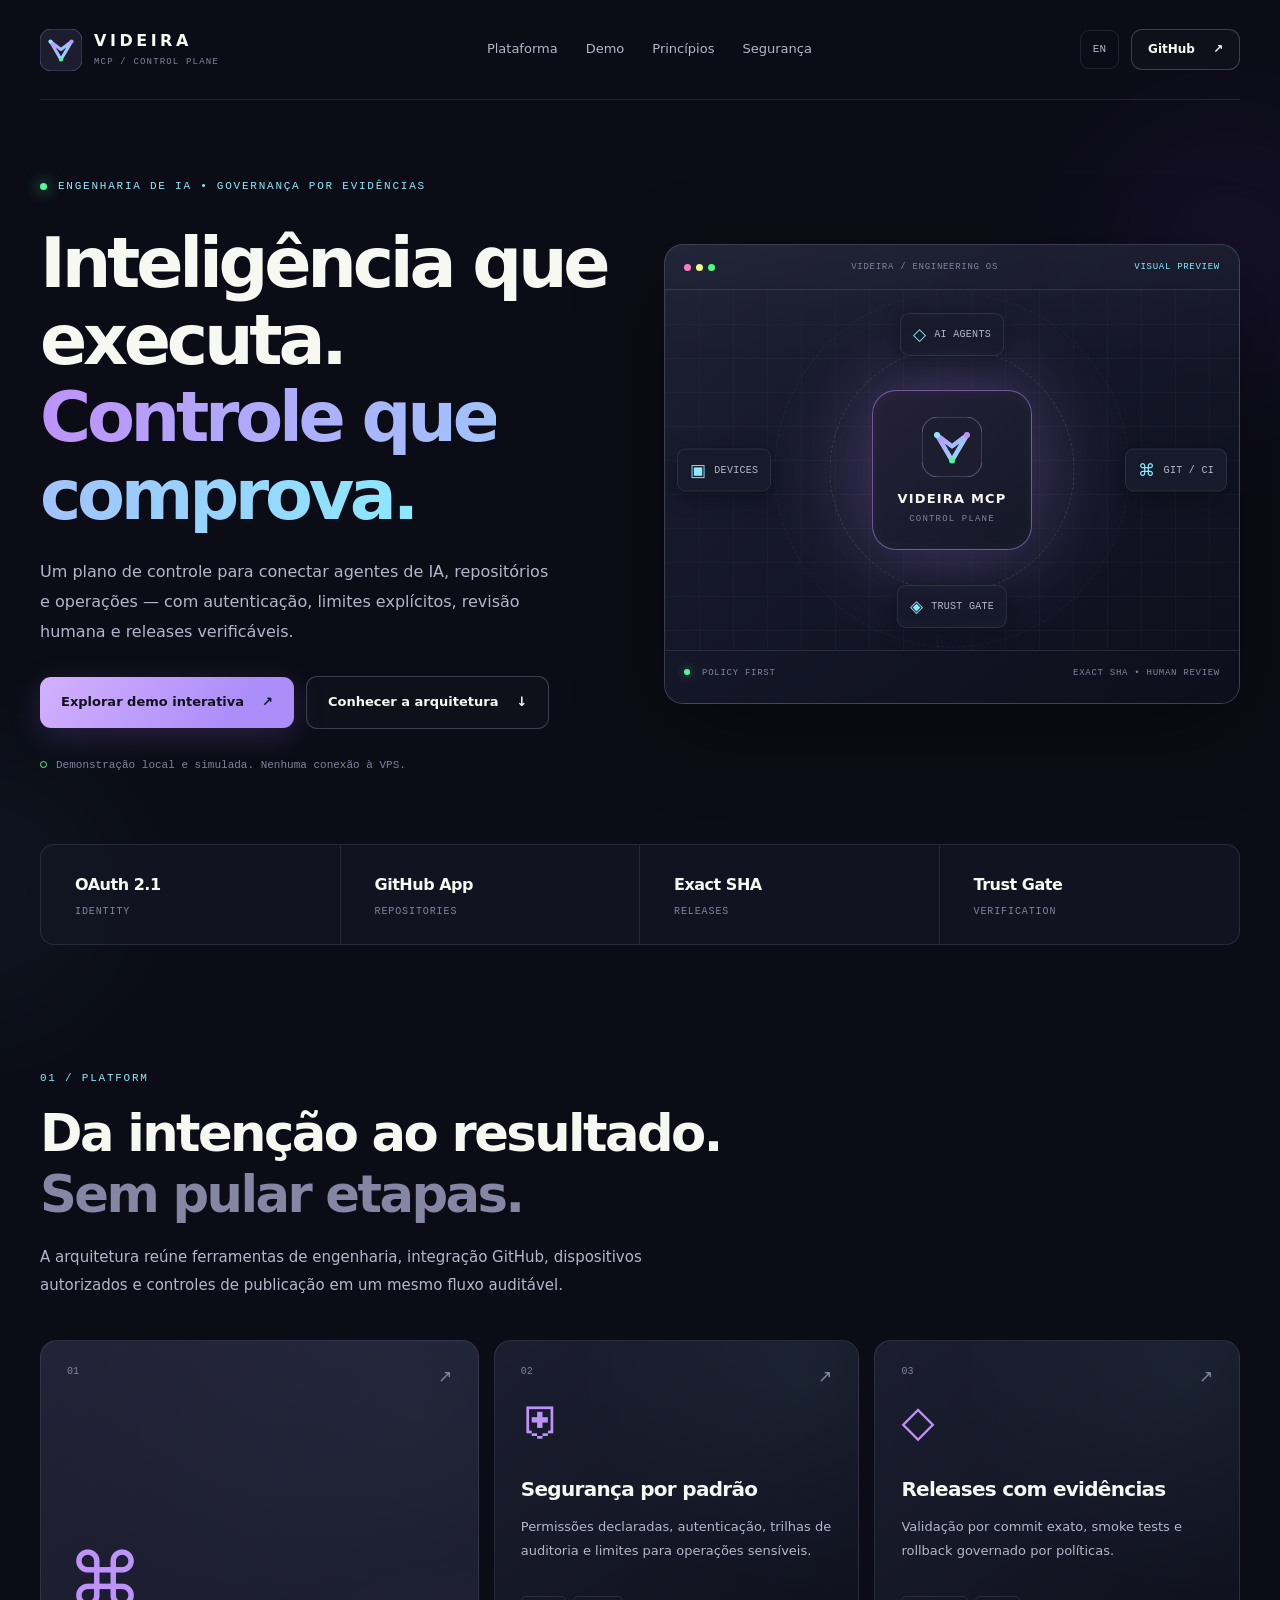
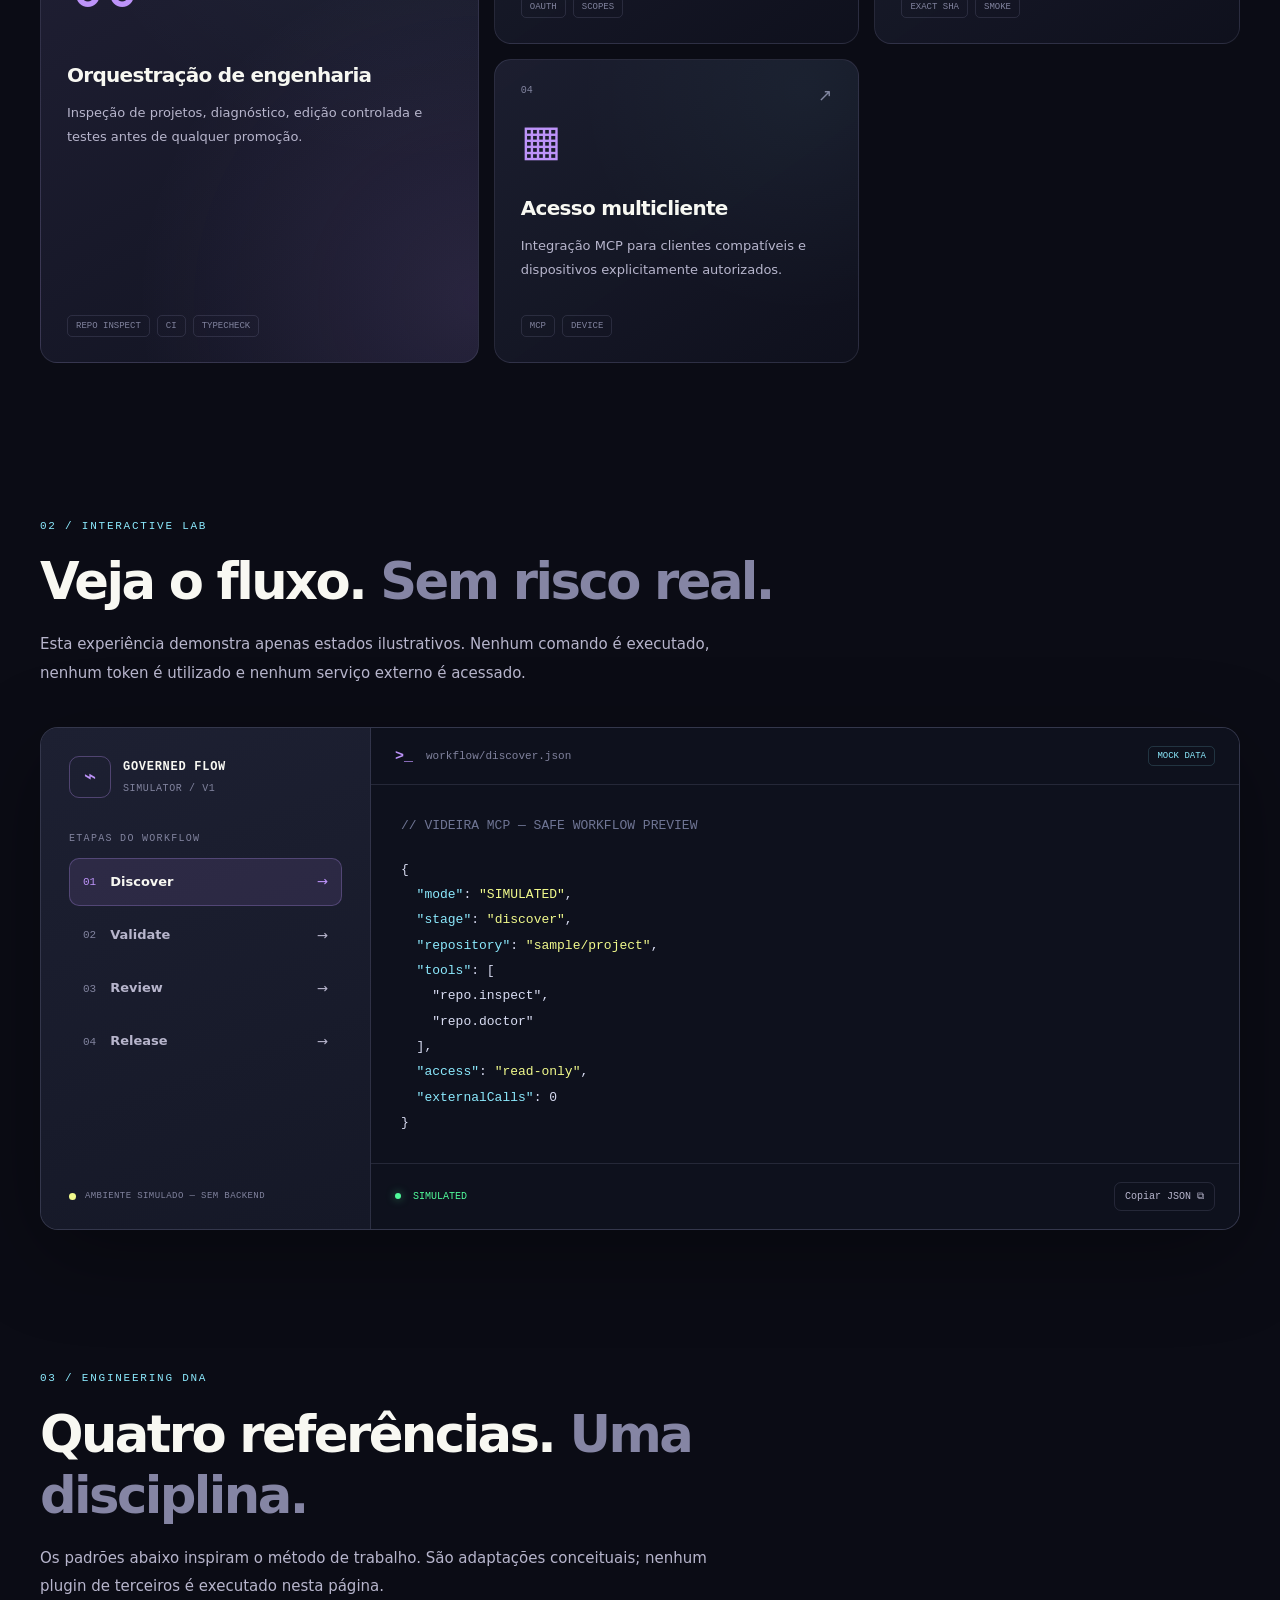
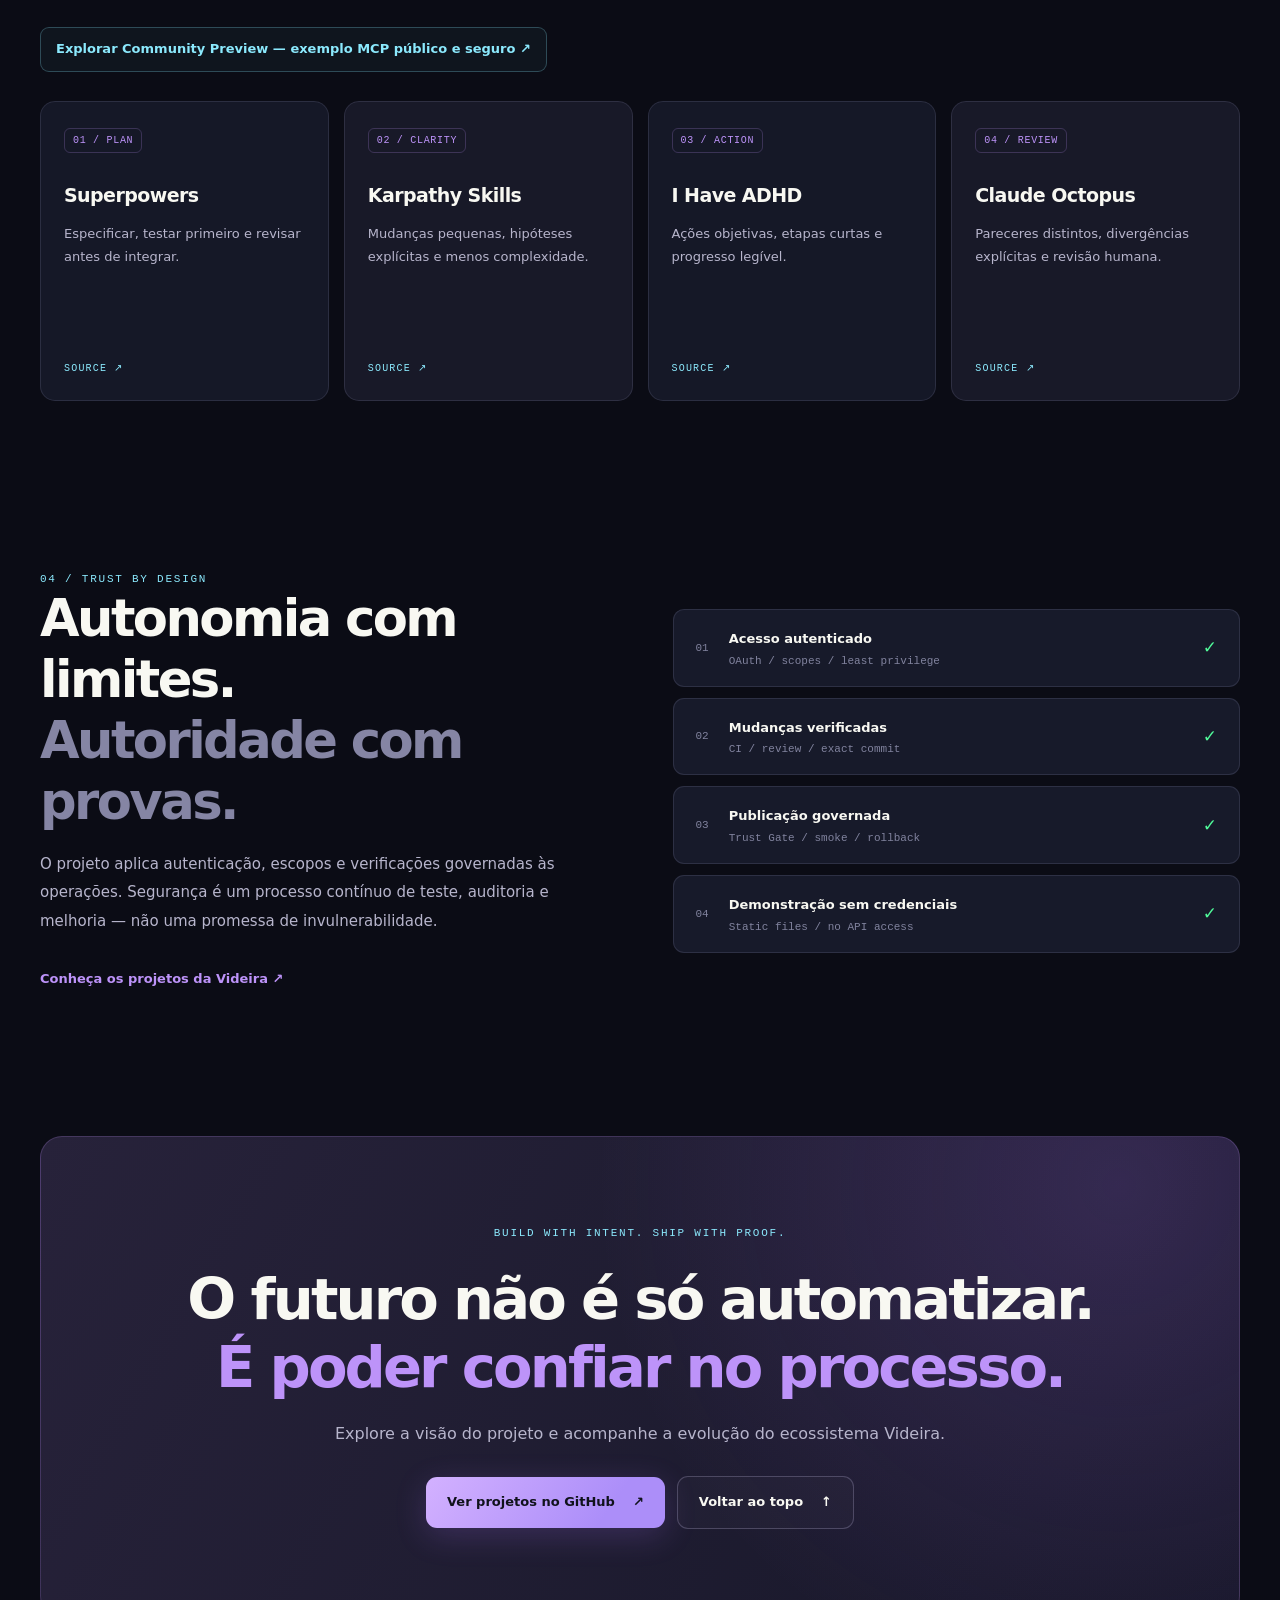
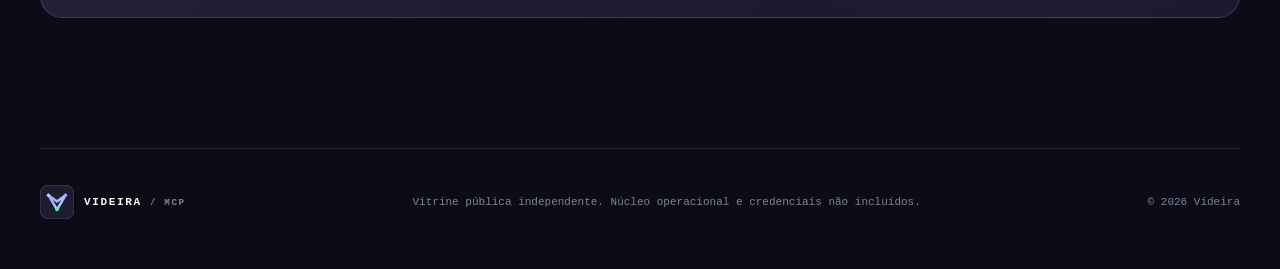
==== commit b97049a0: "feat(showcase): link audited Community MCP preview v0.1.0" ====
--- a/docs/index.html
+++ b/docs/index.html
@@ -9,7 +9,11 @@
   <meta property="og:type" content="website">
   <meta property="og:title" content="Videira MCP — Control with Proof">
   <meta property="og:description" content="From intent to verified execution. A secure, governed AI engineering control plane.">
-  <meta property="og:image" content="https://videirafo.github.io/videira-mcp-showcase/og-card.svg">
+  <meta property="og:image" content="https://videirafo.github.io/videira-mcp-showcase/og-card.png">
+  <meta property="og:image:type" content="image/png">
+  <meta property="og:image:width" content="1200">
+  <meta property="og:image:height" content="630">
+  <meta name="twitter:card" content="summary_large_image">
   <meta property="og:url" content="https://videirafo.github.io/videira-mcp-showcase/">
   <meta name="color-scheme" content="dark light">
   <link rel="icon" href="./logo.svg" type="image/svg+xml">
@@ -101,6 +105,7 @@
     </section>
     <section id="principles" class="section shell">
       <div class="section-heading"><div class="overline">03 / ENGINEERING DNA</div><h2><span data-i18n="principles_title_a">Quatro referências.</span> <span class="muted" data-i18n="principles_title_b">Uma disciplina.</span></h2><p data-i18n="principles_intro">Os padrões abaixo inspiram o método de trabalho. São adaptações conceituais; nenhum plugin de terceiros é executado nesta página.</p></div>
+      <p class="principles-cta"><a class="community-link" href="https://github.com/Videirafo/videira-mcp-community" target="_blank" rel="noopener noreferrer" data-i18n="community_link">Explorar Community Preview — exemplo MCP público e seguro ↗</a></p>
       <div class="principle-grid">
         <article class="principle"><span class="pill">01 / PLAN</span><h3>Superpowers</h3><p data-i18n="p1">Especificar, testar primeiro e revisar antes de integrar.</p><a href="https://github.com/obra/superpowers" target="_blank" rel="noopener noreferrer">SOURCE ↗</a></article>
         <article class="principle"><span class="pill">02 / CLARITY</span><h3>Karpathy Skills</h3><p data-i18n="p2">Mudanças pequenas, hipóteses explícitas e menos complexidade.</p><a href="https://github.com/multica-ai/andrej-karpathy-skills" target="_blank" rel="noopener noreferrer">SOURCE ↗</a></article>
--- a/docs/styles.css
+++ b/docs/styles.css
@@ -58,6 +58,7 @@
 .demo-terminal{min-width:0;display:flex;flex-direction:column;background:#0e111d}.terminal-header,.terminal-footer{display:flex;align-items:center;gap:13px;padding:18px 24px;border-bottom:1px solid var(--line);font:11px 'DM Mono',monospace;color:var(--quiet)}.label-icon{color:var(--purple);font-weight:700;font-size:15px}.terminal-badge{margin-left:auto;font-size:9px;color:var(--cyan);border:1px solid rgba(139,233,253,.16);padding:4px 8px;border-radius:5px}
 .terminal-body{flex:1;padding:28px 30px;font:13px/1.95 'DM Mono',monospace;overflow-x:auto;min-height:280px}.comment{color:#6f7594;margin-bottom:18px}.terminal-json{white-space:pre;overflow:auto;tab-size:2;color:#d8dcf2}.json-key{color:var(--cyan)}.json-str{color:#f1fa8c}.json-bool{color:#bd93f9}.json-comment{color:#62718e}
 .terminal-footer{border-top:1px solid var(--line);border-bottom:none;justify-content:space-between}.terminal-footer>span{color:var(--green);font:10px 'DM Mono',monospace}.copy-button{background:transparent;border:1px solid var(--line);border-radius:7px;color:var(--sub);font:10px 'DM Mono',monospace;padding:8px 10px}.copy-button:hover{border-color:var(--cyan);color:var(--cyan)}
+.principles-cta{margin:-14px 0 29px}.community-link{display:inline-flex;padding:11px 15px;color:var(--cyan);border:1px solid rgba(139,233,253,.25);border-radius:9px;font-size:13px;font-weight:650;background:rgba(139,233,253,.04)}.community-link:hover{background:rgba(139,233,253,.09);border-color:var(--cyan)}
 .principle-grid{display:grid;grid-template-columns:repeat(4,1fr);gap:15px}.principle{display:flex;flex-direction:column;gap:12px;padding:26px 23px;min-height:300px;border:1px solid var(--line);border-radius:15px;background:#151827}.principle:nth-child(even){background:#181928}.pill{align-self:flex-start;border-radius:6px;border:1px solid rgba(189,147,249,.22);color:var(--purple);font:10px 'DM Mono',monospace;letter-spacing:.07em;padding:6px 8px}.principle h3{font-size:19px;letter-spacing:-.03em;margin:15px 0 0}.principle p{color:var(--sub);font-size:13px;line-height:1.8}.principle a{margin-top:auto;align-self:flex-start;color:var(--cyan);font:10px 'DM Mono',monospace;letter-spacing:.12em}.principle a:hover{text-decoration:underline}
 .security-content h2 >span:last-child{display:block}
 .closing-inner h2 >span{display:block}
